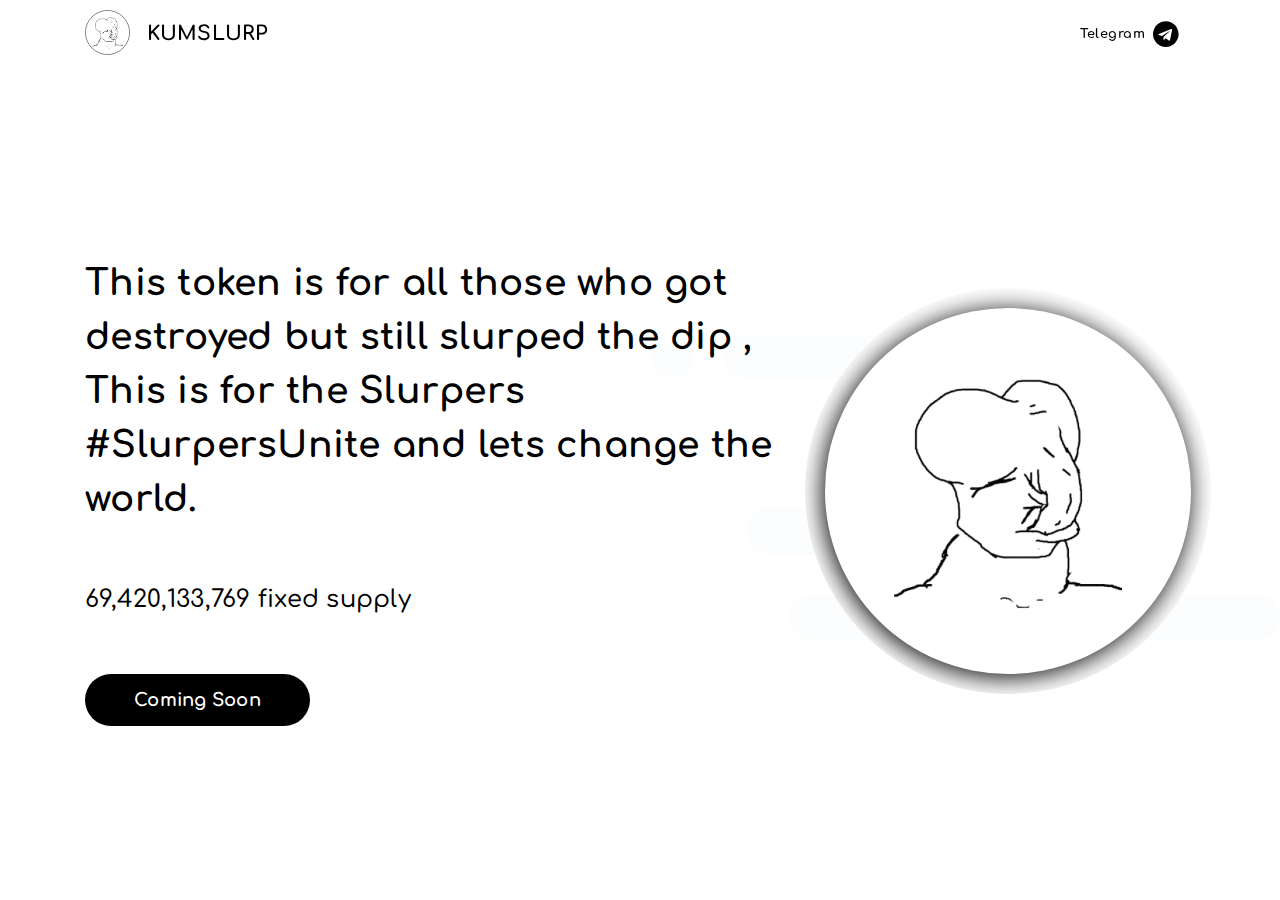
==== index.html @ 9ccc0528 "first commit" ====
<!DOCTYPE html>
<html lang="en" data-textdirection="ltr">
  <!-- Mirrored from pixinvent.com/demo/crypto-ico/html/ltr/template-counter/ by HTTrack Website Copier/3.x [XR&CO'2014], Wed, 16 Jun 2021 05:36:51 GMT -->
  <head>
    <meta http-equiv="Content-Type" content="text/html; charset=UTF-8" />
    <meta http-equiv="X-UA-Compatible" content="IE=edge" />
    <meta
      name="viewport"
      content="width=device-width, initial-scale=1.0, user-scalable=0, minimal-ui"
    />
    <meta
      name="description"
      content="This token is for all those who got destroyed but still slurped the dip , This is for the Slurpers #SlurpersUnite and lets change the world"
    />
    <meta
      name="keywords"
      content="crypto, ico, cryptocurrency, bitcoin, landing, admin, dashboard, template, modern, clean, responsive"
    />
    <meta name="author" content="Billion" />
    <title>KumSlurp</title>
    <link
      rel="apple-touch-icon"
      href="/theme-assets/images/ico/apple-icon-120.html"
    />
    <link
      rel="shortcut icon"
      type="image/x-icon"
      href="https://pixinvent.com/demo/crypto-ico/theme-assets/images/ico/favicon.ico"
    />
    <!--Google Fonts-->
    <link
      href="https://fonts.googleapis.com/css?family=Comfortaa:300,400,500,700"
      rel="stylesheet"
    />
    <!--Font icons-->
    <link
      rel="stylesheet"
      href="https://cdnjs.cloudflare.com/ajax/libs/font-awesome/4.7.0/css/font-awesome.css"
      integrity="sha512-5A8nwdMOWrSz20fDsjczgUidUBR8liPYU+WymTZP1lmY9G6Oc7HlZv156XqnsgNUzTyMefFTcsFH/tnJE/+xBg=="
      crossorigin="anonymous"
      referrerpolicy="no-referrer"
    />
    <!-- BEGIN VENDOR CSS-->
    <link
      rel="stylesheet"
      type="text/css"
      href="/theme-assets/css/bootstrap.min.css"
    />
    <link
      rel="stylesheet"
      type="text/css"
      href="/theme-assets/fonts/themify/style.min.css"
    />
    <link
      rel="stylesheet"
      type="text/css"
      href="/theme-assets/fonts/flag-icon-css/css/flag-icon.min.css"
    />
    <link
      rel="stylesheet"
      type="text/css"
      href="/theme-assets/vendors/animate/animate.min.css"
    />
    <link
      rel="stylesheet"
      type="text/css"
      href="/theme-assets/vendors/flipclock/flipclock.css"
    />
    <link
      rel="stylesheet"
      type="text/css"
      href="/theme-assets/vendors/swiper/css/swiper.min.css"
    />
    <!-- END VENDOR CSS-->
    <link
      rel="stylesheet"
      type="text/css"
      href="/theme-assets/css/demo.min.css"
    />
    <!-- END CRYPTO CSS-->
    <!-- BEGIN Page Level CSS-->
    <link
      rel="stylesheet"
      type="text/css"
      href="/theme-assets/css/template-counter.min.css"
    />
    <!-- END Page Level CSS-->
    <!-- BEGIN Custom CSS-->
    <link
      rel="stylesheet"
      type="text/css"
      href="/assets/css/style.css"
    />
    <!-- END Custom CSS-->
  </head>
  <body
    class="1-column page-animated template-counter"
    data-menu-open="hover"
    data-menu=""
  >
    <!-- Preloader | Comment below code if you don't want preloader-->
    <div id="loader-wrapper">
      <svg viewbox=" 0 0 512 512" id="loader">
        <linearGradient id="loaderLinearColors" x1="0" y1="0" x2="1" y2="1">
          <stop offset="5%" stop-color="#28bcfd"></stop>
          <stop offset="100%" stop-color="#1d78ff"></stop>
        </linearGradient>
        <g>
          <circle
            cx="256"
            cy="256"
            r="150"
            fill="none"
            stroke="url(#loaderLinearColors)"
          />
        </g>
        <g>
          <circle
            cx="256"
            cy="256"
            r="125"
            fill="none"
            stroke="url(#loaderLinearColors)"
          />
        </g>
        <g>
          <circle
            cx="256"
            cy="256"
            r="100"
            fill="none"
            stroke="url(#loaderLinearColors)"
          />
        </g>
        <g>
          <circle
            cx="256"
            cy="256"
            r="75"
            fill="none"
            stroke="url(#loaderLinearColors)"
          />
        </g>
        <circle
          cx="256"
          cy="256"
          r="60"
          fill="url(#loaderImage)"
          stroke="none"
          stroke-width="0"
        />

        <!-- Change the preloader logo here -->
        <defs>
          <pattern
            id="loaderImage"
            height="100%"
            width="100%"
            patternContentUnits="objectBoundingBox"
          >
            <image
              href="/images/logo.png"
              preserveAspectRatio="none"
              width="1"
              height="1"
            ></image>
          </pattern>
        </defs>
      </svg>

      <div class="loader-section section-left"></div>
      <div class="loader-section section-right"></div>
    </div>
    <!--/ Preloader -->
    
    <!-- /////////////////////////////////// HEADER /////////////////////////////////////-->

    <!-- Header Start-->
    <header class="page-header">
      <!-- Horizontal Menu Start-->
      <nav
        class="
          main-menu
          static-top
          navbar-dark navbar navbar-expand-lg
          fixed-top
          mb-1
        "
      >
        <div class="container">
          <a
            class="navbar-brand animated"
            data-animation="fadeInDown"
            data-animation-delay="1s"
            href="index-2.html"
            ><img
            
              src="/images/logo.png"
              style='width:45px;border-radius: 999px; border: 1px solid rgba(0,0,0,.5);'
              alt="Crypto Logo"
            /><span class="brand-text"
              ><span class="font-weight-bold"> KumSlurp
            </span></a
          >
          <button
            class="navbar-toggler"
            type="button"
            data-toggle="collapse"
            data-target="#navbarCollapse"
            aria-controls="navbarCollapse"
            aria-expanded="false"
            aria-label="Toggle navigation"
          >
            <span class="navbar-toggler-icon"></span>
          </button>
          <div class="collapse navbar-collapse" id="navbarCollapse">
            <div id="navigation" class="navbar-nav ml-auto">
              <ul class="navbar-nav mt-1">
               

                <li
                  class="nav-item animated"
                  data-animation="fadeInDown"
                  data-animation-delay="1.4s"
                >
                  <a class="nav-link" target="_blank" href="https://t.me/KSLURP" style='display:flex; gap:8px; align-items:center'>Telegram<i class="fa fa-2x fa-telegram" aria-hidden="true"></i></a>
                </li>
              </ul>
              <span id="slide-line"></span>
            </div>
          </div>
        </div>
      </nav>
      <!-- /Horizontal Menu End-->
    </header>
    <!-- /Header End-->

    <!-- //////////////////////////////////// CONTAINER ////////////////////////////////////-->
    <div class="content-wrapper">
      <div class="content-body">
        <main>
          <!-- Header: Counter -->
          <section class="head-area" id="home" data-midnight="white">
            <div class="bg-banner"></div>
            <div class="head-content container-fluid d-flex align-items-center">
              <div class="container">
                <div class="banner-wrapper">
                  <div class="row align-items-center">
                    <div class="col-lg-8 col-md-12">
                      <div class="banner-content">
                        <h1
                          class="animated"
                          data-animation="fadeInUpShorter"
                          data-animation-delay="1.5s"
                        >
                        This token is for all those who got destroyed but still slurped the dip , This is for the Slurpers #SlurpersUnite and lets change the world.
                        </h1>
                        <h4
                          class="pt-5 animated"
                          data-animation="fadeInUpShorter"
                          data-animation-delay="1.7s"
                        >
                        69,420,133,769 fixed supply</br>
                        
                        </h4>
                       

                        <div
                          class="animated pt-5"
                          data-animation="fadeInUpShorter"
                          data-animation-delay="2.3s"
                        >
                          <div class="purchase-token-btn">
                            <a
                            
                            style='background:black;'
                              href="#"
                              class="
                                btn
                                btn-lg
                                
                                btn-round
                                btn-glow
                              "
                              >Coming Soon</a
                            >
                          </div>
                          <!-- <ul class="crypto-links list-unstyled pl-3">
                            <li>
                              <a href="https://www.dextools.io/app/pancakeswap/pair-explorer/0xb9e85cb8b49ce15fb1f9a09912e95ff674acf9d7" title="shushi"
                                ><img
                                  style='height:30px;'
                                  src="/images/shushi.png"
                                  alt=""
                              /></a>
                            </li>
                            <li>
                              <a href='https://exchange.pancakeswap.finance/#/swap?outputCurrency=0xd2794C6E1471Eea57943091aD94AC71aD87ACd59'
                                ><img
                                  style='height:30px;'
                                  src="/images/pancakeswap.png"
                                  alt=""
                              /></a>
                            </li>
                            
                           
                           
                          </ul> -->
                        </div>
                      </div>
                    </div>
                    <div
                      class="col-lg-4 col-md-12 move-first animated"
                      data-animation="zoomIn"
                      data-animation-delay="2s"
                    >
                   
                      <div class="logo-wrapper ml-5 pl-5 align-items-center">
                        <div class="crypto-logo" style='display:flex;align-items:center;justify-content:center'>
                          <div id="ripple"></div>
                          <div id="ripple2"></div>
                          <div id="ripple3"></div>
                          
                          <img
                            src="/images/logo.png"
                            class="
                              crypto-logo-img
                              rounded
                              mx-auto
                              d-block
                              pulse2
                            "
                            alt="CICO"
                          />
                        </div>
                      </div>
                    </div>
                  </div>
                </div>
              </div>
            </div>
            <div class="bg-ripple-animation d-none d-md-block" >
              <div class="left-bottom-ripples">
                <div class="ripples"></div>
              </div>
              <div class="top-right-ripples">
                <div class="ripples"></div>
              </div>
            </div>
          </section >
        
         

         

       
        
        

          
         
         
    <!-- //////////////////////////////////// FOOTER ////////////////////////////////////-->


 

    <!-- BEGIN VENDOR JS-->
    <script src="/theme-assets/vendors/vendors.min.js"></script>
    <!-- BEGIN VENDOR JS-->
    <!-- BEGIN PAGE VENDOR JS-->
    <script src="/theme-assets/vendors/flipclock/flipclock.min.js"></script>
    <script src="/theme-assets/vendors/swiper/js/swiper.min.js"></script>
    <script src="/theme-assets/vendors/waypoints/jquery.waypoints.min.js"></script>
    <!-- END PAGE VENDOR JS-->
    <!-- BEGIN THEME JS-->
    <script src="/theme-assets/js/theme.min.js"></script>

    <!-- END CRYPTO JS-->
    <!-- BEGIN PAGE LEVEL JS-->
    <!-- END PAGE LEVEL JS-->
  </body>

  <!-- Mirrored from pixinvent.com/demo/crypto-ico/html/ltr/template-counter/ by HTTrack Website Copier/3.x [XR&CO'2014], Wed, 16 Jun 2021 05:37:09 GMT -->
</html>
---- theme-assets/fonts/themify/style.min.css ----
@font-face{font-family:themify;src:url(fonts/themify9f24.eot?-fvbane);src:url(fonts/themifyd41d.eot?#iefix-fvbane) format('embedded-opentype'),url(fonts/themify9f24.woff?-fvbane) format('woff'),url(fonts/themify9f24.ttf?-fvbane) format('truetype'),url(fonts/themify9f24.svg?-fvbane#themify) format('svg');font-weight:400;font-style:normal}[class*=" ti-"],[class^=ti-]{font-family:themify;speak:none;font-style:normal;font-weight:400;font-variant:normal;text-transform:none;line-height:1;-webkit-font-smoothing:antialiased;-moz-osx-font-smoothing:grayscale}.ti-wand:before{content:"\e600"}.ti-volume:before{content:"\e601"}.ti-user:before{content:"\e602"}.ti-unlock:before{content:"\e603"}.ti-unlink:before{content:"\e604"}.ti-trash:before{content:"\e605"}.ti-thought:before{content:"\e606"}.ti-target:before{content:"\e607"}.ti-tag:before{content:"\e608"}.ti-tablet:before{content:"\e609"}.ti-star:before{content:"\e60a"}.ti-spray:before{content:"\e60b"}.ti-signal:before{content:"\e60c"}.ti-shopping-cart:before{content:"\e60d"}.ti-shopping-cart-full:before{content:"\e60e"}.ti-settings:before{content:"\e60f"}.ti-search:before{content:"\e610"}.ti-zoom-in:before{content:"\e611"}.ti-zoom-out:before{content:"\e612"}.ti-cut:before{content:"\e613"}.ti-ruler:before{content:"\e614"}.ti-ruler-pencil:before{content:"\e615"}.ti-ruler-alt:before{content:"\e616"}.ti-bookmark:before{content:"\e617"}.ti-bookmark-alt:before{content:"\e618"}.ti-reload:before{content:"\e619"}.ti-plus:before{content:"\e61a"}.ti-pin:before{content:"\e61b"}.ti-pencil:before{content:"\e61c"}.ti-pencil-alt:before{content:"\e61d"}.ti-paint-roller:before{content:"\e61e"}.ti-paint-bucket:before{content:"\e61f"}.ti-na:before{content:"\e620"}.ti-mobile:before{content:"\e621"}.ti-minus:before{content:"\e622"}.ti-medall:before{content:"\e623"}.ti-medall-alt:before{content:"\e624"}.ti-marker:before{content:"\e625"}.ti-marker-alt:before{content:"\e626"}.ti-arrow-up:before{content:"\e627"}.ti-arrow-right:before{content:"\e628"}.ti-arrow-left:before{content:"\e629"}.ti-arrow-down:before{content:"\e62a"}.ti-lock:before{content:"\e62b"}.ti-location-arrow:before{content:"\e62c"}.ti-link:before{content:"\e62d"}.ti-layout:before{content:"\e62e"}.ti-layers:before{content:"\e62f"}.ti-layers-alt:before{content:"\e630"}.ti-key:before{content:"\e631"}.ti-import:before{content:"\e632"}.ti-image:before{content:"\e633"}.ti-heart:before{content:"\e634"}.ti-heart-broken:before{content:"\e635"}.ti-hand-stop:before{content:"\e636"}.ti-hand-open:before{content:"\e637"}.ti-hand-drag:before{content:"\e638"}.ti-folder:before{content:"\e639"}.ti-flag:before{content:"\e63a"}.ti-flag-alt:before{content:"\e63b"}.ti-flag-alt-2:before{content:"\e63c"}.ti-eye:before{content:"\e63d"}.ti-export:before{content:"\e63e"}.ti-exchange-vertical:before{content:"\e63f"}.ti-desktop:before{content:"\e640"}.ti-cup:before{content:"\e641"}.ti-crown:before{content:"\e642"}.ti-comments:before{content:"\e643"}.ti-comment:before{content:"\e644"}.ti-comment-alt:before{content:"\e645"}.ti-close:before{content:"\e646"}.ti-clip:before{content:"\e647"}.ti-angle-up:before{content:"\e648"}.ti-angle-right:before{content:"\e649"}.ti-angle-left:before{content:"\e64a"}.ti-angle-down:before{content:"\e64b"}.ti-check:before{content:"\e64c"}.ti-check-box:before{content:"\e64d"}.ti-camera:before{content:"\e64e"}.ti-announcement:before{content:"\e64f"}.ti-brush:before{content:"\e650"}.ti-briefcase:before{content:"\e651"}.ti-bolt:before{content:"\e652"}.ti-bolt-alt:before{content:"\e653"}.ti-blackboard:before{content:"\e654"}.ti-bag:before{content:"\e655"}.ti-move:before{content:"\e656"}.ti-arrows-vertical:before{content:"\e657"}.ti-arrows-horizontal:before{content:"\e658"}.ti-fullscreen:before{content:"\e659"}.ti-arrow-top-right:before{content:"\e65a"}.ti-arrow-top-left:before{content:"\e65b"}.ti-arrow-circle-up:before{content:"\e65c"}.ti-arrow-circle-right:before{content:"\e65d"}.ti-arrow-circle-left:before{content:"\e65e"}.ti-arrow-circle-down:before{content:"\e65f"}.ti-angle-double-up:before{content:"\e660"}.ti-angle-double-right:before{content:"\e661"}.ti-angle-double-left:before{content:"\e662"}.ti-angle-double-down:before{content:"\e663"}.ti-zip:before{content:"\e664"}.ti-world:before{content:"\e665"}.ti-wheelchair:before{content:"\e666"}.ti-view-list:before{content:"\e667"}.ti-view-list-alt:before{content:"\e668"}.ti-view-grid:before{content:"\e669"}.ti-uppercase:before{content:"\e66a"}.ti-upload:before{content:"\e66b"}.ti-underline:before{content:"\e66c"}.ti-truck:before{content:"\e66d"}.ti-timer:before{content:"\e66e"}.ti-ticket:before{content:"\e66f"}.ti-thumb-up:before{content:"\e670"}.ti-thumb-down:before{content:"\e671"}.ti-text:before{content:"\e672"}.ti-stats-up:before{content:"\e673"}.ti-stats-down:before{content:"\e674"}.ti-split-v:before{content:"\e675"}.ti-split-h:before{content:"\e676"}.ti-smallcap:before{content:"\e677"}.ti-shine:before{content:"\e678"}.ti-shift-right:before{content:"\e679"}.ti-shift-left:before{content:"\e67a"}.ti-shield:before{content:"\e67b"}.ti-notepad:before{content:"\e67c"}.ti-server:before{content:"\e67d"}.ti-quote-right:before{content:"\e67e"}.ti-quote-left:before{content:"\e67f"}.ti-pulse:before{content:"\e680"}.ti-printer:before{content:"\e681"}.ti-power-off:before{content:"\e682"}.ti-plug:before{content:"\e683"}.ti-pie-chart:before{content:"\e684"}.ti-paragraph:before{content:"\e685"}.ti-panel:before{content:"\e686"}.ti-package:before{content:"\e687"}.ti-music:before{content:"\e688"}.ti-music-alt:before{content:"\e689"}.ti-mouse:before{content:"\e68a"}.ti-mouse-alt:before{content:"\e68b"}.ti-money:before{content:"\e68c"}.ti-microphone:before{content:"\e68d"}.ti-menu:before{content:"\e68e"}.ti-menu-alt:before{content:"\e68f"}.ti-map:before{content:"\e690"}.ti-map-alt:before{content:"\e691"}.ti-loop:before{content:"\e692"}.ti-location-pin:before{content:"\e693"}.ti-list:before{content:"\e694"}.ti-light-bulb:before{content:"\e695"}.ti-Italic:before{content:"\e696"}.ti-info:before{content:"\e697"}.ti-infinite:before{content:"\e698"}.ti-id-badge:before{content:"\e699"}.ti-hummer:before{content:"\e69a"}.ti-home:before{content:"\e69b"}.ti-help:before{content:"\e69c"}.ti-headphone:before{content:"\e69d"}.ti-harddrives:before{content:"\e69e"}.ti-harddrive:before{content:"\e69f"}.ti-gift:before{content:"\e6a0"}.ti-game:before{content:"\e6a1"}.ti-filter:before{content:"\e6a2"}.ti-files:before{content:"\e6a3"}.ti-file:before{content:"\e6a4"}.ti-eraser:before{content:"\e6a5"}.ti-envelope:before{content:"\e6a6"}.ti-download:before{content:"\e6a7"}.ti-direction:before{content:"\e6a8"}.ti-direction-alt:before{content:"\e6a9"}.ti-dashboard:before{content:"\e6aa"}.ti-control-stop:before{content:"\e6ab"}.ti-control-shuffle:before{content:"\e6ac"}.ti-control-play:before{content:"\e6ad"}.ti-control-pause:before{content:"\e6ae"}.ti-control-forward:before{content:"\e6af"}.ti-control-backward:before{content:"\e6b0"}.ti-cloud:before{content:"\e6b1"}.ti-cloud-up:before{content:"\e6b2"}.ti-cloud-down:before{content:"\e6b3"}.ti-clipboard:before{content:"\e6b4"}.ti-car:before{content:"\e6b5"}.ti-calendar:before{content:"\e6b6"}.ti-book:before{content:"\e6b7"}.ti-bell:before{content:"\e6b8"}.ti-basketball:before{content:"\e6b9"}.ti-bar-chart:before{content:"\e6ba"}.ti-bar-chart-alt:before{content:"\e6bb"}.ti-back-right:before{content:"\e6bc"}.ti-back-left:before{content:"\e6bd"}.ti-arrows-corner:before{content:"\e6be"}.ti-archive:before{content:"\e6bf"}.ti-anchor:before{content:"\e6c0"}.ti-align-right:before{content:"\e6c1"}.ti-align-left:before{content:"\e6c2"}.ti-align-justify:before{content:"\e6c3"}.ti-align-center:before{content:"\e6c4"}.ti-alert:before{content:"\e6c5"}.ti-alarm-clock:before{content:"\e6c6"}.ti-agenda:before{content:"\e6c7"}.ti-write:before{content:"\e6c8"}.ti-window:before{content:"\e6c9"}.ti-widgetized:before{content:"\e6ca"}.ti-widget:before{content:"\e6cb"}.ti-widget-alt:before{content:"\e6cc"}.ti-wallet:before{content:"\e6cd"}.ti-video-clapper:before{content:"\e6ce"}.ti-video-camera:before{content:"\e6cf"}.ti-vector:before{content:"\e6d0"}.ti-themify-logo:before{content:"\e6d1"}.ti-themify-favicon:before{content:"\e6d2"}.ti-themify-favicon-alt:before{content:"\e6d3"}.ti-support:before{content:"\e6d4"}.ti-stamp:before{content:"\e6d5"}.ti-split-v-alt:before{content:"\e6d6"}.ti-slice:before{content:"\e6d7"}.ti-shortcode:before{content:"\e6d8"}.ti-shift-right-alt:before{content:"\e6d9"}.ti-shift-left-alt:before{content:"\e6da"}.ti-ruler-alt-2:before{content:"\e6db"}.ti-receipt:before{content:"\e6dc"}.ti-pin2:before{content:"\e6dd"}.ti-pin-alt:before{content:"\e6de"}.ti-pencil-alt2:before{content:"\e6df"}.ti-palette:before{content:"\e6e0"}.ti-more:before{content:"\e6e1"}.ti-more-alt:before{content:"\e6e2"}.ti-microphone-alt:before{content:"\e6e3"}.ti-magnet:before{content:"\e6e4"}.ti-line-double:before{content:"\e6e5"}.ti-line-dotted:before{content:"\e6e6"}.ti-line-dashed:before{content:"\e6e7"}.ti-layout-width-full:before{content:"\e6e8"}.ti-layout-width-default:before{content:"\e6e9"}.ti-layout-width-default-alt:before{content:"\e6ea"}.ti-layout-tab:before{content:"\e6eb"}.ti-layout-tab-window:before{content:"\e6ec"}.ti-layout-tab-v:before{content:"\e6ed"}.ti-layout-tab-min:before{content:"\e6ee"}.ti-layout-slider:before{content:"\e6ef"}.ti-layout-slider-alt:before{content:"\e6f0"}.ti-layout-sidebar-right:before{content:"\e6f1"}.ti-layout-sidebar-none:before{content:"\e6f2"}.ti-layout-sidebar-left:before{content:"\e6f3"}.ti-layout-placeholder:before{content:"\e6f4"}.ti-layout-menu:before{content:"\e6f5"}.ti-layout-menu-v:before{content:"\e6f6"}.ti-layout-menu-separated:before{content:"\e6f7"}.ti-layout-menu-full:before{content:"\e6f8"}.ti-layout-media-right-alt:before{content:"\e6f9"}.ti-layout-media-right:before{content:"\e6fa"}.ti-layout-media-overlay:before{content:"\e6fb"}.ti-layout-media-overlay-alt:before{content:"\e6fc"}.ti-layout-media-overlay-alt-2:before{content:"\e6fd"}.ti-layout-media-left-alt:before{content:"\e6fe"}.ti-layout-media-left:before{content:"\e6ff"}.ti-layout-media-center-alt:before{content:"\e700"}.ti-layout-media-center:before{content:"\e701"}.ti-layout-list-thumb:before{content:"\e702"}.ti-layout-list-thumb-alt:before{content:"\e703"}.ti-layout-list-post:before{content:"\e704"}.ti-layout-list-large-image:before{content:"\e705"}.ti-layout-line-solid:before{content:"\e706"}.ti-layout-grid4:before{content:"\e707"}.ti-layout-grid3:before{content:"\e708"}.ti-layout-grid2:before{content:"\e709"}.ti-layout-grid2-thumb:before{content:"\e70a"}.ti-layout-cta-right:before{content:"\e70b"}.ti-layout-cta-left:before{content:"\e70c"}.ti-layout-cta-center:before{content:"\e70d"}.ti-layout-cta-btn-right:before{content:"\e70e"}.ti-layout-cta-btn-left:before{content:"\e70f"}.ti-layout-column4:before{content:"\e710"}.ti-layout-column3:before{content:"\e711"}.ti-layout-column2:before{content:"\e712"}.ti-layout-accordion-separated:before{content:"\e713"}.ti-layout-accordion-merged:before{content:"\e714"}.ti-layout-accordion-list:before{content:"\e715"}.ti-ink-pen:before{content:"\e716"}.ti-info-alt:before{content:"\e717"}.ti-help-alt:before{content:"\e718"}.ti-headphone-alt:before{content:"\e719"}.ti-hand-point-up:before{content:"\e71a"}.ti-hand-point-right:before{content:"\e71b"}.ti-hand-point-left:before{content:"\e71c"}.ti-hand-point-down:before{content:"\e71d"}.ti-gallery:before{content:"\e71e"}.ti-face-smile:before{content:"\e71f"}.ti-face-sad:before{content:"\e720"}.ti-credit-card:before{content:"\e721"}.ti-control-skip-forward:before{content:"\e722"}.ti-control-skip-backward:before{content:"\e723"}.ti-control-record:before{content:"\e724"}.ti-control-eject:before{content:"\e725"}.ti-comments-smiley:before{content:"\e726"}.ti-brush-alt:before{content:"\e727"}.ti-youtube:before{content:"\e728"}.ti-vimeo:before{content:"\e729"}.ti-twitter:before{content:"\e72a"}.ti-time:before{content:"\e72b"}.ti-tumblr:before{content:"\e72c"}.ti-skype:before{content:"\e72d"}.ti-share:before{content:"\e72e"}.ti-share-alt:before{content:"\e72f"}.ti-rocket:before{content:"\e730"}.ti-pinterest:before{content:"\e731"}.ti-new-window:before{content:"\e732"}.ti-microsoft:before{content:"\e733"}.ti-list-ol:before{content:"\e734"}.ti-linkedin:before{content:"\e735"}.ti-layout-sidebar-2:before{content:"\e736"}.ti-layout-grid4-alt:before{content:"\e737"}.ti-layout-grid3-alt:before{content:"\e738"}.ti-layout-grid2-alt:before{content:"\e739"}.ti-layout-column4-alt:before{content:"\e73a"}.ti-layout-column3-alt:before{content:"\e73b"}.ti-layout-column2-alt:before{content:"\e73c"}.ti-instagram:before{content:"\e73d"}.ti-google:before{content:"\e73e"}.ti-github:before{content:"\e73f"}.ti-flickr:before{content:"\e740"}.ti-facebook:before{content:"\e741"}.ti-dropbox:before{content:"\e742"}.ti-dribbble:before{content:"\e743"}.ti-apple:before{content:"\e744"}.ti-android:before{content:"\e745"}.ti-save:before{content:"\e746"}.ti-save-alt:before{content:"\e747"}.ti-yahoo:before{content:"\e748"}.ti-wordpress:before{content:"\e749"}.ti-vimeo-alt:before{content:"\e74a"}.ti-twitter-alt:before{content:"\e74b"}.ti-tumblr-alt:before{content:"\e74c"}.ti-trello:before{content:"\e74d"}.ti-stack-overflow:before{content:"\e74e"}.ti-soundcloud:before{content:"\e74f"}.ti-sharethis:before{content:"\e750"}.ti-sharethis-alt:before{content:"\e751"}.ti-reddit:before{content:"\e752"}.ti-pinterest-alt:before{content:"\e753"}.ti-microsoft-alt:before{content:"\e754"}.ti-linux:before{content:"\e755"}.ti-jsfiddle:before{content:"\e756"}.ti-joomla:before{content:"\e757"}.ti-html5:before{content:"\e758"}.ti-flickr-alt:before{content:"\e759"}.ti-email:before{content:"\e75a"}.ti-drupal:before{content:"\e75b"}.ti-dropbox-alt:before{content:"\e75c"}.ti-css3:before{content:"\e75d"}.ti-rss:before{content:"\e75e"}.ti-rss-alt:before{content:"\e75f"}
---- theme-assets/fonts/flag-icon-css/css/flag-icon.min.css ----
.flag-icon,.flag-icon-background{background-repeat:no-repeat;background-size:contain;background-position:50%}.flag-icon{position:relative;display:inline-block;width:1.33333333em;line-height:1em}.flag-icon:before{content:"\00a0"}.flag-icon.flag-icon-squared{width:1em}.flag-icon-ad{background-image:url(https://pixinvent.com/demo/crypto-ico/theme-assets/fonts/flag-icon-css/flags/4x3/ad.svg)}.flag-icon-ad.flag-icon-squared{background-image:url(https://pixinvent.com/demo/crypto-ico/theme-assets/fonts/flag-icon-css/flags/1x1/ad.svg)}.flag-icon-ae{background-image:url(https://pixinvent.com/demo/crypto-ico/theme-assets/fonts/flag-icon-css/flags/4x3/ae.svg)}.flag-icon-ae.flag-icon-squared{background-image:url(https://pixinvent.com/demo/crypto-ico/theme-assets/fonts/flag-icon-css/flags/1x1/ae.svg)}.flag-icon-af{background-image:url(https://pixinvent.com/demo/crypto-ico/theme-assets/fonts/flag-icon-css/flags/4x3/af.svg)}.flag-icon-af.flag-icon-squared{background-image:url(https://pixinvent.com/demo/crypto-ico/theme-assets/fonts/flag-icon-css/flags/1x1/af.svg)}.flag-icon-ag{background-image:url(https://pixinvent.com/demo/crypto-ico/theme-assets/fonts/flag-icon-css/flags/4x3/ag.svg)}.flag-icon-ag.flag-icon-squared{background-image:url(https://pixinvent.com/demo/crypto-ico/theme-assets/fonts/flag-icon-css/flags/1x1/ag.svg)}.flag-icon-ai{background-image:url(https://pixinvent.com/demo/crypto-ico/theme-assets/fonts/flag-icon-css/flags/4x3/ai.svg)}.flag-icon-ai.flag-icon-squared{background-image:url(https://pixinvent.com/demo/crypto-ico/theme-assets/fonts/flag-icon-css/flags/1x1/ai.svg)}.flag-icon-al{background-image:url(https://pixinvent.com/demo/crypto-ico/theme-assets/fonts/flag-icon-css/flags/4x3/al.svg)}.flag-icon-al.flag-icon-squared{background-image:url(https://pixinvent.com/demo/crypto-ico/theme-assets/fonts/flag-icon-css/flags/1x1/al.svg)}.flag-icon-am{background-image:url(https://pixinvent.com/demo/crypto-ico/theme-assets/fonts/flag-icon-css/flags/4x3/am.svg)}.flag-icon-am.flag-icon-squared{background-image:url(https://pixinvent.com/demo/crypto-ico/theme-assets/fonts/flag-icon-css/flags/1x1/am.svg)}.flag-icon-ao{background-image:url(https://pixinvent.com/demo/crypto-ico/theme-assets/fonts/flag-icon-css/flags/4x3/ao.svg)}.flag-icon-ao.flag-icon-squared{background-image:url(https://pixinvent.com/demo/crypto-ico/theme-assets/fonts/flag-icon-css/flags/1x1/ao.svg)}.flag-icon-aq{background-image:url(https://pixinvent.com/demo/crypto-ico/theme-assets/fonts/flag-icon-css/flags/4x3/aq.svg)}.flag-icon-aq.flag-icon-squared{background-image:url(https://pixinvent.com/demo/crypto-ico/theme-assets/fonts/flag-icon-css/flags/1x1/aq.svg)}.flag-icon-ar{background-image:url(https://pixinvent.com/demo/crypto-ico/theme-assets/fonts/flag-icon-css/flags/4x3/ar.svg)}.flag-icon-ar.flag-icon-squared{background-image:url(https://pixinvent.com/demo/crypto-ico/theme-assets/fonts/flag-icon-css/flags/1x1/ar.svg)}.flag-icon-as{background-image:url(https://pixinvent.com/demo/crypto-ico/theme-assets/fonts/flag-icon-css/flags/4x3/as.svg)}.flag-icon-as.flag-icon-squared{background-image:url(https://pixinvent.com/demo/crypto-ico/theme-assets/fonts/flag-icon-css/flags/1x1/as.svg)}.flag-icon-at{background-image:url(https://pixinvent.com/demo/crypto-ico/theme-assets/fonts/flag-icon-css/flags/4x3/at.svg)}.flag-icon-at.flag-icon-squared{background-image:url(https://pixinvent.com/demo/crypto-ico/theme-assets/fonts/flag-icon-css/flags/1x1/at.svg)}.flag-icon-au{background-image:url(https://pixinvent.com/demo/crypto-ico/theme-assets/fonts/flag-icon-css/flags/4x3/au.svg)}.flag-icon-au.flag-icon-squared{background-image:url(https://pixinvent.com/demo/crypto-ico/theme-assets/fonts/flag-icon-css/flags/1x1/au.svg)}.flag-icon-aw{background-image:url(https://pixinvent.com/demo/crypto-ico/theme-assets/fonts/flag-icon-css/flags/4x3/aw.svg)}.flag-icon-aw.flag-icon-squared{background-image:url(https://pixinvent.com/demo/crypto-ico/theme-assets/fonts/flag-icon-css/flags/1x1/aw.svg)}.flag-icon-ax{background-image:url(https://pixinvent.com/demo/crypto-ico/theme-assets/fonts/flag-icon-css/flags/4x3/ax.svg)}.flag-icon-ax.flag-icon-squared{background-image:url(https://pixinvent.com/demo/crypto-ico/theme-assets/fonts/flag-icon-css/flags/1x1/ax.svg)}.flag-icon-az{background-image:url(https://pixinvent.com/demo/crypto-ico/theme-assets/fonts/flag-icon-css/flags/4x3/az.svg)}.flag-icon-az.flag-icon-squared{background-image:url(https://pixinvent.com/demo/crypto-ico/theme-assets/fonts/flag-icon-css/flags/1x1/az.svg)}.flag-icon-ba{background-image:url(https://pixinvent.com/demo/crypto-ico/theme-assets/fonts/flag-icon-css/flags/4x3/ba.svg)}.flag-icon-ba.flag-icon-squared{background-image:url(https://pixinvent.com/demo/crypto-ico/theme-assets/fonts/flag-icon-css/flags/1x1/ba.svg)}.flag-icon-bb{background-image:url(https://pixinvent.com/demo/crypto-ico/theme-assets/fonts/flag-icon-css/flags/4x3/bb.svg)}.flag-icon-bb.flag-icon-squared{background-image:url(https://pixinvent.com/demo/crypto-ico/theme-assets/fonts/flag-icon-css/flags/1x1/bb.svg)}.flag-icon-bd{background-image:url(https://pixinvent.com/demo/crypto-ico/theme-assets/fonts/flag-icon-css/flags/4x3/bd.svg)}.flag-icon-bd.flag-icon-squared{background-image:url(https://pixinvent.com/demo/crypto-ico/theme-assets/fonts/flag-icon-css/flags/1x1/bd.svg)}.flag-icon-be{background-image:url(https://pixinvent.com/demo/crypto-ico/theme-assets/fonts/flag-icon-css/flags/4x3/be.svg)}.flag-icon-be.flag-icon-squared{background-image:url(https://pixinvent.com/demo/crypto-ico/theme-assets/fonts/flag-icon-css/flags/1x1/be.svg)}.flag-icon-bf{background-image:url(https://pixinvent.com/demo/crypto-ico/theme-assets/fonts/flag-icon-css/flags/4x3/bf.svg)}.flag-icon-bf.flag-icon-squared{background-image:url(https://pixinvent.com/demo/crypto-ico/theme-assets/fonts/flag-icon-css/flags/1x1/bf.svg)}.flag-icon-bg{background-image:url(https://pixinvent.com/demo/crypto-ico/theme-assets/fonts/flag-icon-css/flags/4x3/bg.svg)}.flag-icon-bg.flag-icon-squared{background-image:url(https://pixinvent.com/demo/crypto-ico/theme-assets/fonts/flag-icon-css/flags/1x1/bg.svg)}.flag-icon-bh{background-image:url(https://pixinvent.com/demo/crypto-ico/theme-assets/fonts/flag-icon-css/flags/4x3/bh.svg)}.flag-icon-bh.flag-icon-squared{background-image:url(https://pixinvent.com/demo/crypto-ico/theme-assets/fonts/flag-icon-css/flags/1x1/bh.svg)}.flag-icon-bi{background-image:url(https://pixinvent.com/demo/crypto-ico/theme-assets/fonts/flag-icon-css/flags/4x3/bi.svg)}.flag-icon-bi.flag-icon-squared{background-image:url(https://pixinvent.com/demo/crypto-ico/theme-assets/fonts/flag-icon-css/flags/1x1/bi.svg)}.flag-icon-bj{background-image:url(https://pixinvent.com/demo/crypto-ico/theme-assets/fonts/flag-icon-css/flags/4x3/bj.svg)}.flag-icon-bj.flag-icon-squared{background-image:url(https://pixinvent.com/demo/crypto-ico/theme-assets/fonts/flag-icon-css/flags/1x1/bj.svg)}.flag-icon-bl{background-image:url(https://pixinvent.com/demo/crypto-ico/theme-assets/fonts/flag-icon-css/flags/4x3/bl.svg)}.flag-icon-bl.flag-icon-squared{background-image:url(https://pixinvent.com/demo/crypto-ico/theme-assets/fonts/flag-icon-css/flags/1x1/bl.svg)}.flag-icon-bm{background-image:url(https://pixinvent.com/demo/crypto-ico/theme-assets/fonts/flag-icon-css/flags/4x3/bm.svg)}.flag-icon-bm.flag-icon-squared{background-image:url(https://pixinvent.com/demo/crypto-ico/theme-assets/fonts/flag-icon-css/flags/1x1/bm.svg)}.flag-icon-bn{background-image:url(https://pixinvent.com/demo/crypto-ico/theme-assets/fonts/flag-icon-css/flags/4x3/bn.svg)}.flag-icon-bn.flag-icon-squared{background-image:url(https://pixinvent.com/demo/crypto-ico/theme-assets/fonts/flag-icon-css/flags/1x1/bn.svg)}.flag-icon-bo{background-image:url(https://pixinvent.com/demo/crypto-ico/theme-assets/fonts/flag-icon-css/flags/4x3/bo.svg)}.flag-icon-bo.flag-icon-squared{background-image:url(https://pixinvent.com/demo/crypto-ico/theme-assets/fonts/flag-icon-css/flags/1x1/bo.svg)}.flag-icon-bq{background-image:url(https://pixinvent.com/demo/crypto-ico/theme-assets/fonts/flag-icon-css/flags/4x3/bq.svg)}.flag-icon-bq.flag-icon-squared{background-image:url(https://pixinvent.com/demo/crypto-ico/theme-assets/fonts/flag-icon-css/flags/1x1/bq.svg)}.flag-icon-br{background-image:url(https://pixinvent.com/demo/crypto-ico/theme-assets/fonts/flag-icon-css/flags/4x3/br.svg)}.flag-icon-br.flag-icon-squared{background-image:url(https://pixinvent.com/demo/crypto-ico/theme-assets/fonts/flag-icon-css/flags/1x1/br.svg)}.flag-icon-bs{background-image:url(https://pixinvent.com/demo/crypto-ico/theme-assets/fonts/flag-icon-css/flags/4x3/bs.svg)}.flag-icon-bs.flag-icon-squared{background-image:url(https://pixinvent.com/demo/crypto-ico/theme-assets/fonts/flag-icon-css/flags/1x1/bs.svg)}.flag-icon-bt{background-image:url(https://pixinvent.com/demo/crypto-ico/theme-assets/fonts/flag-icon-css/flags/4x3/bt.svg)}.flag-icon-bt.flag-icon-squared{background-image:url(https://pixinvent.com/demo/crypto-ico/theme-assets/fonts/flag-icon-css/flags/1x1/bt.svg)}.flag-icon-bv{background-image:url(https://pixinvent.com/demo/crypto-ico/theme-assets/fonts/flag-icon-css/flags/4x3/bv.svg)}.flag-icon-bv.flag-icon-squared{background-image:url(https://pixinvent.com/demo/crypto-ico/theme-assets/fonts/flag-icon-css/flags/1x1/bv.svg)}.flag-icon-bw{background-image:url(https://pixinvent.com/demo/crypto-ico/theme-assets/fonts/flag-icon-css/flags/4x3/bw.svg)}.flag-icon-bw.flag-icon-squared{background-image:url(https://pixinvent.com/demo/crypto-ico/theme-assets/fonts/flag-icon-css/flags/1x1/bw.svg)}.flag-icon-by{background-image:url(https://pixinvent.com/demo/crypto-ico/theme-assets/fonts/flag-icon-css/flags/4x3/by.svg)}.flag-icon-by.flag-icon-squared{background-image:url(https://pixinvent.com/demo/crypto-ico/theme-assets/fonts/flag-icon-css/flags/1x1/by.svg)}.flag-icon-bz{background-image:url(https://pixinvent.com/demo/crypto-ico/theme-assets/fonts/flag-icon-css/flags/4x3/bz.svg)}.flag-icon-bz.flag-icon-squared{background-image:url(https://pixinvent.com/demo/crypto-ico/theme-assets/fonts/flag-icon-css/flags/1x1/bz.svg)}.flag-icon-ca{background-image:url(https://pixinvent.com/demo/crypto-ico/theme-assets/fonts/flag-icon-css/flags/4x3/ca.svg)}.flag-icon-ca.flag-icon-squared{background-image:url(https://pixinvent.com/demo/crypto-ico/theme-assets/fonts/flag-icon-css/flags/1x1/ca.svg)}.flag-icon-cc{background-image:url(https://pixinvent.com/demo/crypto-ico/theme-assets/fonts/flag-icon-css/flags/4x3/cc.svg)}.flag-icon-cc.flag-icon-squared{background-image:url(https://pixinvent.com/demo/crypto-ico/theme-assets/fonts/flag-icon-css/flags/1x1/cc.svg)}.flag-icon-cd{background-image:url(https://pixinvent.com/demo/crypto-ico/theme-assets/fonts/flag-icon-css/flags/4x3/cd.svg)}.flag-icon-cd.flag-icon-squared{background-image:url(https://pixinvent.com/demo/crypto-ico/theme-assets/fonts/flag-icon-css/flags/1x1/cd.svg)}.flag-icon-cf{background-image:url(https://pixinvent.com/demo/crypto-ico/theme-assets/fonts/flag-icon-css/flags/4x3/cf.svg)}.flag-icon-cf.flag-icon-squared{background-image:url(https://pixinvent.com/demo/crypto-ico/theme-assets/fonts/flag-icon-css/flags/1x1/cf.svg)}.flag-icon-cg{background-image:url(https://pixinvent.com/demo/crypto-ico/theme-assets/fonts/flag-icon-css/flags/4x3/cg.svg)}.flag-icon-cg.flag-icon-squared{background-image:url(https://pixinvent.com/demo/crypto-ico/theme-assets/fonts/flag-icon-css/flags/1x1/cg.svg)}.flag-icon-ch{background-image:url(https://pixinvent.com/demo/crypto-ico/theme-assets/fonts/flag-icon-css/flags/4x3/ch.svg)}.flag-icon-ch.flag-icon-squared{background-image:url(https://pixinvent.com/demo/crypto-ico/theme-assets/fonts/flag-icon-css/flags/1x1/ch.svg)}.flag-icon-ci{background-image:url(https://pixinvent.com/demo/crypto-ico/theme-assets/fonts/flag-icon-css/flags/4x3/ci.svg)}.flag-icon-ci.flag-icon-squared{background-image:url(https://pixinvent.com/demo/crypto-ico/theme-assets/fonts/flag-icon-css/flags/1x1/ci.svg)}.flag-icon-ck{background-image:url(https://pixinvent.com/demo/crypto-ico/theme-assets/fonts/flag-icon-css/flags/4x3/ck.svg)}.flag-icon-ck.flag-icon-squared{background-image:url(https://pixinvent.com/demo/crypto-ico/theme-assets/fonts/flag-icon-css/flags/1x1/ck.svg)}.flag-icon-cl{background-image:url(https://pixinvent.com/demo/crypto-ico/theme-assets/fonts/flag-icon-css/flags/4x3/cl.svg)}.flag-icon-cl.flag-icon-squared{background-image:url(https://pixinvent.com/demo/crypto-ico/theme-assets/fonts/flag-icon-css/flags/1x1/cl.svg)}.flag-icon-cm{background-image:url(https://pixinvent.com/demo/crypto-ico/theme-assets/fonts/flag-icon-css/flags/4x3/cm.svg)}.flag-icon-cm.flag-icon-squared{background-image:url(https://pixinvent.com/demo/crypto-ico/theme-assets/fonts/flag-icon-css/flags/1x1/cm.svg)}.flag-icon-cn{background-image:url(https://pixinvent.com/demo/crypto-ico/theme-assets/fonts/flag-icon-css/flags/4x3/cn.svg)}.flag-icon-cn.flag-icon-squared{background-image:url(https://pixinvent.com/demo/crypto-ico/theme-assets/fonts/flag-icon-css/flags/1x1/cn.svg)}.flag-icon-co{background-image:url(https://pixinvent.com/demo/crypto-ico/theme-assets/fonts/flag-icon-css/flags/4x3/co.svg)}.flag-icon-co.flag-icon-squared{background-image:url(https://pixinvent.com/demo/crypto-ico/theme-assets/fonts/flag-icon-css/flags/1x1/co.svg)}.flag-icon-cr{background-image:url(https://pixinvent.com/demo/crypto-ico/theme-assets/fonts/flag-icon-css/flags/4x3/cr.svg)}.flag-icon-cr.flag-icon-squared{background-image:url(https://pixinvent.com/demo/crypto-ico/theme-assets/fonts/flag-icon-css/flags/1x1/cr.svg)}.flag-icon-cu{background-image:url(https://pixinvent.com/demo/crypto-ico/theme-assets/fonts/flag-icon-css/flags/4x3/cu.svg)}.flag-icon-cu.flag-icon-squared{background-image:url(https://pixinvent.com/demo/crypto-ico/theme-assets/fonts/flag-icon-css/flags/1x1/cu.svg)}.flag-icon-cv{background-image:url(https://pixinvent.com/demo/crypto-ico/theme-assets/fonts/flag-icon-css/flags/4x3/cv.svg)}.flag-icon-cv.flag-icon-squared{background-image:url(https://pixinvent.com/demo/crypto-ico/theme-assets/fonts/flag-icon-css/flags/1x1/cv.svg)}.flag-icon-cw{background-image:url(https://pixinvent.com/demo/crypto-ico/theme-assets/fonts/flag-icon-css/flags/4x3/cw.svg)}.flag-icon-cw.flag-icon-squared{background-image:url(https://pixinvent.com/demo/crypto-ico/theme-assets/fonts/flag-icon-css/flags/1x1/cw.svg)}.flag-icon-cx{background-image:url(https://pixinvent.com/demo/crypto-ico/theme-assets/fonts/flag-icon-css/flags/4x3/cx.svg)}.flag-icon-cx.flag-icon-squared{background-image:url(https://pixinvent.com/demo/crypto-ico/theme-assets/fonts/flag-icon-css/flags/1x1/cx.svg)}.flag-icon-cy{background-image:url(https://pixinvent.com/demo/crypto-ico/theme-assets/fonts/flag-icon-css/flags/4x3/cy.svg)}.flag-icon-cy.flag-icon-squared{background-image:url(https://pixinvent.com/demo/crypto-ico/theme-assets/fonts/flag-icon-css/flags/1x1/cy.svg)}.flag-icon-cz{background-image:url(https://pixinvent.com/demo/crypto-ico/theme-assets/fonts/flag-icon-css/flags/4x3/cz.svg)}.flag-icon-cz.flag-icon-squared{background-image:url(https://pixinvent.com/demo/crypto-ico/theme-assets/fonts/flag-icon-css/flags/1x1/cz.svg)}.flag-icon-de{background-image:url(https://pixinvent.com/demo/crypto-ico/theme-assets/fonts/flag-icon-css/flags/4x3/de.svg)}.flag-icon-de.flag-icon-squared{background-image:url(https://pixinvent.com/demo/crypto-ico/theme-assets/fonts/flag-icon-css/flags/1x1/de.svg)}.flag-icon-dj{background-image:url(https://pixinvent.com/demo/crypto-ico/theme-assets/fonts/flag-icon-css/flags/4x3/dj.svg)}.flag-icon-dj.flag-icon-squared{background-image:url(https://pixinvent.com/demo/crypto-ico/theme-assets/fonts/flag-icon-css/flags/1x1/dj.svg)}.flag-icon-dk{background-image:url(https://pixinvent.com/demo/crypto-ico/theme-assets/fonts/flag-icon-css/flags/4x3/dk.svg)}.flag-icon-dk.flag-icon-squared{background-image:url(https://pixinvent.com/demo/crypto-ico/theme-assets/fonts/flag-icon-css/flags/1x1/dk.svg)}.flag-icon-dm{background-image:url(https://pixinvent.com/demo/crypto-ico/theme-assets/fonts/flag-icon-css/flags/4x3/dm.svg)}.flag-icon-dm.flag-icon-squared{background-image:url(https://pixinvent.com/demo/crypto-ico/theme-assets/fonts/flag-icon-css/flags/1x1/dm.svg)}.flag-icon-do{background-image:url(https://pixinvent.com/demo/crypto-ico/theme-assets/fonts/flag-icon-css/flags/4x3/do.svg)}.flag-icon-do.flag-icon-squared{background-image:url(https://pixinvent.com/demo/crypto-ico/theme-assets/fonts/flag-icon-css/flags/1x1/do.svg)}.flag-icon-dz{background-image:url(https://pixinvent.com/demo/crypto-ico/theme-assets/fonts/flag-icon-css/flags/4x3/dz.svg)}.flag-icon-dz.flag-icon-squared{background-image:url(https://pixinvent.com/demo/crypto-ico/theme-assets/fonts/flag-icon-css/flags/1x1/dz.svg)}.flag-icon-ec{background-image:url(https://pixinvent.com/demo/crypto-ico/theme-assets/fonts/flag-icon-css/flags/4x3/ec.svg)}.flag-icon-ec.flag-icon-squared{background-image:url(https://pixinvent.com/demo/crypto-ico/theme-assets/fonts/flag-icon-css/flags/1x1/ec.svg)}.flag-icon-ee{background-image:url(https://pixinvent.com/demo/crypto-ico/theme-assets/fonts/flag-icon-css/flags/4x3/ee.svg)}.flag-icon-ee.flag-icon-squared{background-image:url(https://pixinvent.com/demo/crypto-ico/theme-assets/fonts/flag-icon-css/flags/1x1/ee.svg)}.flag-icon-eg{background-image:url(https://pixinvent.com/demo/crypto-ico/theme-assets/fonts/flag-icon-css/flags/4x3/eg.svg)}.flag-icon-eg.flag-icon-squared{background-image:url(https://pixinvent.com/demo/crypto-ico/theme-assets/fonts/flag-icon-css/flags/1x1/eg.svg)}.flag-icon-eh{background-image:url(https://pixinvent.com/demo/crypto-ico/theme-assets/fonts/flag-icon-css/flags/4x3/eh.svg)}.flag-icon-eh.flag-icon-squared{background-image:url(https://pixinvent.com/demo/crypto-ico/theme-assets/fonts/flag-icon-css/flags/1x1/eh.svg)}.flag-icon-er{background-image:url(https://pixinvent.com/demo/crypto-ico/theme-assets/fonts/flag-icon-css/flags/4x3/er.svg)}.flag-icon-er.flag-icon-squared{background-image:url(https://pixinvent.com/demo/crypto-ico/theme-assets/fonts/flag-icon-css/flags/1x1/er.svg)}.flag-icon-es{background-image:url(https://pixinvent.com/demo/crypto-ico/theme-assets/fonts/flag-icon-css/flags/4x3/es.svg)}.flag-icon-es.flag-icon-squared{background-image:url(https://pixinvent.com/demo/crypto-ico/theme-assets/fonts/flag-icon-css/flags/1x1/es.svg)}.flag-icon-et{background-image:url(https://pixinvent.com/demo/crypto-ico/theme-assets/fonts/flag-icon-css/flags/4x3/et.svg)}.flag-icon-et.flag-icon-squared{background-image:url(https://pixinvent.com/demo/crypto-ico/theme-assets/fonts/flag-icon-css/flags/1x1/et.svg)}.flag-icon-fi{background-image:url(https://pixinvent.com/demo/crypto-ico/theme-assets/fonts/flag-icon-css/flags/4x3/fi.svg)}.flag-icon-fi.flag-icon-squared{background-image:url(https://pixinvent.com/demo/crypto-ico/theme-assets/fonts/flag-icon-css/flags/1x1/fi.svg)}.flag-icon-fj{background-image:url(https://pixinvent.com/demo/crypto-ico/theme-assets/fonts/flag-icon-css/flags/4x3/fj.svg)}.flag-icon-fj.flag-icon-squared{background-image:url(https://pixinvent.com/demo/crypto-ico/theme-assets/fonts/flag-icon-css/flags/1x1/fj.svg)}.flag-icon-fk{background-image:url(https://pixinvent.com/demo/crypto-ico/theme-assets/fonts/flag-icon-css/flags/4x3/fk.svg)}.flag-icon-fk.flag-icon-squared{background-image:url(https://pixinvent.com/demo/crypto-ico/theme-assets/fonts/flag-icon-css/flags/1x1/fk.svg)}.flag-icon-fm{background-image:url(https://pixinvent.com/demo/crypto-ico/theme-assets/fonts/flag-icon-css/flags/4x3/fm.svg)}.flag-icon-fm.flag-icon-squared{background-image:url(https://pixinvent.com/demo/crypto-ico/theme-assets/fonts/flag-icon-css/flags/1x1/fm.svg)}.flag-icon-fo{background-image:url(https://pixinvent.com/demo/crypto-ico/theme-assets/fonts/flag-icon-css/flags/4x3/fo.svg)}.flag-icon-fo.flag-icon-squared{background-image:url(https://pixinvent.com/demo/crypto-ico/theme-assets/fonts/flag-icon-css/flags/1x1/fo.svg)}.flag-icon-fr{background-image:url(https://pixinvent.com/demo/crypto-ico/theme-assets/fonts/flag-icon-css/flags/4x3/fr.svg)}.flag-icon-fr.flag-icon-squared{background-image:url(https://pixinvent.com/demo/crypto-ico/theme-assets/fonts/flag-icon-css/flags/1x1/fr.svg)}.flag-icon-ga{background-image:url(https://pixinvent.com/demo/crypto-ico/theme-assets/fonts/flag-icon-css/flags/4x3/ga.svg)}.flag-icon-ga.flag-icon-squared{background-image:url(https://pixinvent.com/demo/crypto-ico/theme-assets/fonts/flag-icon-css/flags/1x1/ga.svg)}.flag-icon-gb{background-image:url(https://pixinvent.com/demo/crypto-ico/theme-assets/fonts/flag-icon-css/flags/4x3/gb.svg)}.flag-icon-gb.flag-icon-squared{background-image:url(https://pixinvent.com/demo/crypto-ico/theme-assets/fonts/flag-icon-css/flags/1x1/gb.svg)}.flag-icon-gd{background-image:url(https://pixinvent.com/demo/crypto-ico/theme-assets/fonts/flag-icon-css/flags/4x3/gd.svg)}.flag-icon-gd.flag-icon-squared{background-image:url(https://pixinvent.com/demo/crypto-ico/theme-assets/fonts/flag-icon-css/flags/1x1/gd.svg)}.flag-icon-ge{background-image:url(https://pixinvent.com/demo/crypto-ico/theme-assets/fonts/flag-icon-css/flags/4x3/ge.svg)}.flag-icon-ge.flag-icon-squared{background-image:url(https://pixinvent.com/demo/crypto-ico/theme-assets/fonts/flag-icon-css/flags/1x1/ge.svg)}.flag-icon-gf{background-image:url(https://pixinvent.com/demo/crypto-ico/theme-assets/fonts/flag-icon-css/flags/4x3/gf.svg)}.flag-icon-gf.flag-icon-squared{background-image:url(https://pixinvent.com/demo/crypto-ico/theme-assets/fonts/flag-icon-css/flags/1x1/gf.svg)}.flag-icon-gg{background-image:url(https://pixinvent.com/demo/crypto-ico/theme-assets/fonts/flag-icon-css/flags/4x3/gg.svg)}.flag-icon-gg.flag-icon-squared{background-image:url(https://pixinvent.com/demo/crypto-ico/theme-assets/fonts/flag-icon-css/flags/1x1/gg.svg)}.flag-icon-gh{background-image:url(https://pixinvent.com/demo/crypto-ico/theme-assets/fonts/flag-icon-css/flags/4x3/gh.svg)}.flag-icon-gh.flag-icon-squared{background-image:url(https://pixinvent.com/demo/crypto-ico/theme-assets/fonts/flag-icon-css/flags/1x1/gh.svg)}.flag-icon-gi{background-image:url(https://pixinvent.com/demo/crypto-ico/theme-assets/fonts/flag-icon-css/flags/4x3/gi.svg)}.flag-icon-gi.flag-icon-squared{background-image:url(https://pixinvent.com/demo/crypto-ico/theme-assets/fonts/flag-icon-css/flags/1x1/gi.svg)}.flag-icon-gl{background-image:url(https://pixinvent.com/demo/crypto-ico/theme-assets/fonts/flag-icon-css/flags/4x3/gl.svg)}.flag-icon-gl.flag-icon-squared{background-image:url(https://pixinvent.com/demo/crypto-ico/theme-assets/fonts/flag-icon-css/flags/1x1/gl.svg)}.flag-icon-gm{background-image:url(https://pixinvent.com/demo/crypto-ico/theme-assets/fonts/flag-icon-css/flags/4x3/gm.svg)}.flag-icon-gm.flag-icon-squared{background-image:url(https://pixinvent.com/demo/crypto-ico/theme-assets/fonts/flag-icon-css/flags/1x1/gm.svg)}.flag-icon-gn{background-image:url(https://pixinvent.com/demo/crypto-ico/theme-assets/fonts/flag-icon-css/flags/4x3/gn.svg)}.flag-icon-gn.flag-icon-squared{background-image:url(https://pixinvent.com/demo/crypto-ico/theme-assets/fonts/flag-icon-css/flags/1x1/gn.svg)}.flag-icon-gp{background-image:url(https://pixinvent.com/demo/crypto-ico/theme-assets/fonts/flag-icon-css/flags/4x3/gp.svg)}.flag-icon-gp.flag-icon-squared{background-image:url(https://pixinvent.com/demo/crypto-ico/theme-assets/fonts/flag-icon-css/flags/1x1/gp.svg)}.flag-icon-gq{background-image:url(https://pixinvent.com/demo/crypto-ico/theme-assets/fonts/flag-icon-css/flags/4x3/gq.svg)}.flag-icon-gq.flag-icon-squared{background-image:url(https://pixinvent.com/demo/crypto-ico/theme-assets/fonts/flag-icon-css/flags/1x1/gq.svg)}.flag-icon-gr{background-image:url(https://pixinvent.com/demo/crypto-ico/theme-assets/fonts/flag-icon-css/flags/4x3/gr.svg)}.flag-icon-gr.flag-icon-squared{background-image:url(https://pixinvent.com/demo/crypto-ico/theme-assets/fonts/flag-icon-css/flags/1x1/gr.svg)}.flag-icon-gs{background-image:url(https://pixinvent.com/demo/crypto-ico/theme-assets/fonts/flag-icon-css/flags/4x3/gs.svg)}.flag-icon-gs.flag-icon-squared{background-image:url(https://pixinvent.com/demo/crypto-ico/theme-assets/fonts/flag-icon-css/flags/1x1/gs.svg)}.flag-icon-gt{background-image:url(https://pixinvent.com/demo/crypto-ico/theme-assets/fonts/flag-icon-css/flags/4x3/gt.svg)}.flag-icon-gt.flag-icon-squared{background-image:url(https://pixinvent.com/demo/crypto-ico/theme-assets/fonts/flag-icon-css/flags/1x1/gt.svg)}.flag-icon-gu{background-image:url(https://pixinvent.com/demo/crypto-ico/theme-assets/fonts/flag-icon-css/flags/4x3/gu.svg)}.flag-icon-gu.flag-icon-squared{background-image:url(https://pixinvent.com/demo/crypto-ico/theme-assets/fonts/flag-icon-css/flags/1x1/gu.svg)}.flag-icon-gw{background-image:url(https://pixinvent.com/demo/crypto-ico/theme-assets/fonts/flag-icon-css/flags/4x3/gw.svg)}.flag-icon-gw.flag-icon-squared{background-image:url(https://pixinvent.com/demo/crypto-ico/theme-assets/fonts/flag-icon-css/flags/1x1/gw.svg)}.flag-icon-gy{background-image:url(https://pixinvent.com/demo/crypto-ico/theme-assets/fonts/flag-icon-css/flags/4x3/gy.svg)}.flag-icon-gy.flag-icon-squared{background-image:url(https://pixinvent.com/demo/crypto-ico/theme-assets/fonts/flag-icon-css/flags/1x1/gy.svg)}.flag-icon-hk{background-image:url(https://pixinvent.com/demo/crypto-ico/theme-assets/fonts/flag-icon-css/flags/4x3/hk.svg)}.flag-icon-hk.flag-icon-squared{background-image:url(https://pixinvent.com/demo/crypto-ico/theme-assets/fonts/flag-icon-css/flags/1x1/hk.svg)}.flag-icon-hm{background-image:url(https://pixinvent.com/demo/crypto-ico/theme-assets/fonts/flag-icon-css/flags/4x3/hm.svg)}.flag-icon-hm.flag-icon-squared{background-image:url(https://pixinvent.com/demo/crypto-ico/theme-assets/fonts/flag-icon-css/flags/1x1/hm.svg)}.flag-icon-hn{background-image:url(https://pixinvent.com/demo/crypto-ico/theme-assets/fonts/flag-icon-css/flags/4x3/hn.svg)}.flag-icon-hn.flag-icon-squared{background-image:url(https://pixinvent.com/demo/crypto-ico/theme-assets/fonts/flag-icon-css/flags/1x1/hn.svg)}.flag-icon-hr{background-image:url(https://pixinvent.com/demo/crypto-ico/theme-assets/fonts/flag-icon-css/flags/4x3/hr.svg)}.flag-icon-hr.flag-icon-squared{background-image:url(https://pixinvent.com/demo/crypto-ico/theme-assets/fonts/flag-icon-css/flags/1x1/hr.svg)}.flag-icon-ht{background-image:url(https://pixinvent.com/demo/crypto-ico/theme-assets/fonts/flag-icon-css/flags/4x3/ht.svg)}.flag-icon-ht.flag-icon-squared{background-image:url(https://pixinvent.com/demo/crypto-ico/theme-assets/fonts/flag-icon-css/flags/1x1/ht.svg)}.flag-icon-hu{background-image:url(https://pixinvent.com/demo/crypto-ico/theme-assets/fonts/flag-icon-css/flags/4x3/hu.svg)}.flag-icon-hu.flag-icon-squared{background-image:url(https://pixinvent.com/demo/crypto-ico/theme-assets/fonts/flag-icon-css/flags/1x1/hu.svg)}.flag-icon-id{background-image:url(https://pixinvent.com/demo/crypto-ico/theme-assets/fonts/flag-icon-css/flags/4x3/id.svg)}.flag-icon-id.flag-icon-squared{background-image:url(https://pixinvent.com/demo/crypto-ico/theme-assets/fonts/flag-icon-css/flags/1x1/id.svg)}.flag-icon-ie{background-image:url(https://pixinvent.com/demo/crypto-ico/theme-assets/fonts/flag-icon-css/flags/4x3/ie.svg)}.flag-icon-ie.flag-icon-squared{background-image:url(https://pixinvent.com/demo/crypto-ico/theme-assets/fonts/flag-icon-css/flags/1x1/ie.svg)}.flag-icon-il{background-image:url(https://pixinvent.com/demo/crypto-ico/theme-assets/fonts/flag-icon-css/flags/4x3/il.svg)}.flag-icon-il.flag-icon-squared{background-image:url(https://pixinvent.com/demo/crypto-ico/theme-assets/fonts/flag-icon-css/flags/1x1/il.svg)}.flag-icon-im{background-image:url(https://pixinvent.com/demo/crypto-ico/theme-assets/fonts/flag-icon-css/flags/4x3/im.svg)}.flag-icon-im.flag-icon-squared{background-image:url(https://pixinvent.com/demo/crypto-ico/theme-assets/fonts/flag-icon-css/flags/1x1/im.svg)}.flag-icon-in{background-image:url(https://pixinvent.com/demo/crypto-ico/theme-assets/fonts/flag-icon-css/flags/4x3/in.svg)}.flag-icon-in.flag-icon-squared{background-image:url(https://pixinvent.com/demo/crypto-ico/theme-assets/fonts/flag-icon-css/flags/1x1/in.svg)}.flag-icon-io{background-image:url(https://pixinvent.com/demo/crypto-ico/theme-assets/fonts/flag-icon-css/flags/4x3/io.svg)}.flag-icon-io.flag-icon-squared{background-image:url(https://pixinvent.com/demo/crypto-ico/theme-assets/fonts/flag-icon-css/flags/1x1/io.svg)}.flag-icon-iq{background-image:url(https://pixinvent.com/demo/crypto-ico/theme-assets/fonts/flag-icon-css/flags/4x3/iq.svg)}.flag-icon-iq.flag-icon-squared{background-image:url(https://pixinvent.com/demo/crypto-ico/theme-assets/fonts/flag-icon-css/flags/1x1/iq.svg)}.flag-icon-ir{background-image:url(https://pixinvent.com/demo/crypto-ico/theme-assets/fonts/flag-icon-css/flags/4x3/ir.svg)}.flag-icon-ir.flag-icon-squared{background-image:url(https://pixinvent.com/demo/crypto-ico/theme-assets/fonts/flag-icon-css/flags/1x1/ir.svg)}.flag-icon-is{background-image:url(https://pixinvent.com/demo/crypto-ico/theme-assets/fonts/flag-icon-css/flags/4x3/is.svg)}.flag-icon-is.flag-icon-squared{background-image:url(https://pixinvent.com/demo/crypto-ico/theme-assets/fonts/flag-icon-css/flags/1x1/is.svg)}.flag-icon-it{background-image:url(https://pixinvent.com/demo/crypto-ico/theme-assets/fonts/flag-icon-css/flags/4x3/it.svg)}.flag-icon-it.flag-icon-squared{background-image:url(https://pixinvent.com/demo/crypto-ico/theme-assets/fonts/flag-icon-css/flags/1x1/it.svg)}.flag-icon-je{background-image:url(https://pixinvent.com/demo/crypto-ico/theme-assets/fonts/flag-icon-css/flags/4x3/je.svg)}.flag-icon-je.flag-icon-squared{background-image:url(https://pixinvent.com/demo/crypto-ico/theme-assets/fonts/flag-icon-css/flags/1x1/je.svg)}.flag-icon-jm{background-image:url(https://pixinvent.com/demo/crypto-ico/theme-assets/fonts/flag-icon-css/flags/4x3/jm.svg)}.flag-icon-jm.flag-icon-squared{background-image:url(https://pixinvent.com/demo/crypto-ico/theme-assets/fonts/flag-icon-css/flags/1x1/jm.svg)}.flag-icon-jo{background-image:url(https://pixinvent.com/demo/crypto-ico/theme-assets/fonts/flag-icon-css/flags/4x3/jo.svg)}.flag-icon-jo.flag-icon-squared{background-image:url(https://pixinvent.com/demo/crypto-ico/theme-assets/fonts/flag-icon-css/flags/1x1/jo.svg)}.flag-icon-jp{background-image:url(https://pixinvent.com/demo/crypto-ico/theme-assets/fonts/flag-icon-css/flags/4x3/jp.svg)}.flag-icon-jp.flag-icon-squared{background-image:url(https://pixinvent.com/demo/crypto-ico/theme-assets/fonts/flag-icon-css/flags/1x1/jp.svg)}.flag-icon-ke{background-image:url(https://pixinvent.com/demo/crypto-ico/theme-assets/fonts/flag-icon-css/flags/4x3/ke.svg)}.flag-icon-ke.flag-icon-squared{background-image:url(https://pixinvent.com/demo/crypto-ico/theme-assets/fonts/flag-icon-css/flags/1x1/ke.svg)}.flag-icon-kg{background-image:url(https://pixinvent.com/demo/crypto-ico/theme-assets/fonts/flag-icon-css/flags/4x3/kg.svg)}.flag-icon-kg.flag-icon-squared{background-image:url(https://pixinvent.com/demo/crypto-ico/theme-assets/fonts/flag-icon-css/flags/1x1/kg.svg)}.flag-icon-kh{background-image:url(https://pixinvent.com/demo/crypto-ico/theme-assets/fonts/flag-icon-css/flags/4x3/kh.svg)}.flag-icon-kh.flag-icon-squared{background-image:url(https://pixinvent.com/demo/crypto-ico/theme-assets/fonts/flag-icon-css/flags/1x1/kh.svg)}.flag-icon-ki{background-image:url(https://pixinvent.com/demo/crypto-ico/theme-assets/fonts/flag-icon-css/flags/4x3/ki.svg)}.flag-icon-ki.flag-icon-squared{background-image:url(https://pixinvent.com/demo/crypto-ico/theme-assets/fonts/flag-icon-css/flags/1x1/ki.svg)}.flag-icon-km{background-image:url(https://pixinvent.com/demo/crypto-ico/theme-assets/fonts/flag-icon-css/flags/4x3/km.svg)}.flag-icon-km.flag-icon-squared{background-image:url(https://pixinvent.com/demo/crypto-ico/theme-assets/fonts/flag-icon-css/flags/1x1/km.svg)}.flag-icon-kn{background-image:url(https://pixinvent.com/demo/crypto-ico/theme-assets/fonts/flag-icon-css/flags/4x3/kn.svg)}.flag-icon-kn.flag-icon-squared{background-image:url(https://pixinvent.com/demo/crypto-ico/theme-assets/fonts/flag-icon-css/flags/1x1/kn.svg)}.flag-icon-kp{background-image:url(https://pixinvent.com/demo/crypto-ico/theme-assets/fonts/flag-icon-css/flags/4x3/kp.svg)}.flag-icon-kp.flag-icon-squared{background-image:url(https://pixinvent.com/demo/crypto-ico/theme-assets/fonts/flag-icon-css/flags/1x1/kp.svg)}.flag-icon-kr{background-image:url(https://pixinvent.com/demo/crypto-ico/theme-assets/fonts/flag-icon-css/flags/4x3/kr.svg)}.flag-icon-kr.flag-icon-squared{background-image:url(https://pixinvent.com/demo/crypto-ico/theme-assets/fonts/flag-icon-css/flags/1x1/kr.svg)}.flag-icon-kw{background-image:url(https://pixinvent.com/demo/crypto-ico/theme-assets/fonts/flag-icon-css/flags/4x3/kw.svg)}.flag-icon-kw.flag-icon-squared{background-image:url(https://pixinvent.com/demo/crypto-ico/theme-assets/fonts/flag-icon-css/flags/1x1/kw.svg)}.flag-icon-ky{background-image:url(https://pixinvent.com/demo/crypto-ico/theme-assets/fonts/flag-icon-css/flags/4x3/ky.svg)}.flag-icon-ky.flag-icon-squared{background-image:url(https://pixinvent.com/demo/crypto-ico/theme-assets/fonts/flag-icon-css/flags/1x1/ky.svg)}.flag-icon-kz{background-image:url(https://pixinvent.com/demo/crypto-ico/theme-assets/fonts/flag-icon-css/flags/4x3/kz.svg)}.flag-icon-kz.flag-icon-squared{background-image:url(https://pixinvent.com/demo/crypto-ico/theme-assets/fonts/flag-icon-css/flags/1x1/kz.svg)}.flag-icon-la{background-image:url(https://pixinvent.com/demo/crypto-ico/theme-assets/fonts/flag-icon-css/flags/4x3/la.svg)}.flag-icon-la.flag-icon-squared{background-image:url(https://pixinvent.com/demo/crypto-ico/theme-assets/fonts/flag-icon-css/flags/1x1/la.svg)}.flag-icon-lb{background-image:url(https://pixinvent.com/demo/crypto-ico/theme-assets/fonts/flag-icon-css/flags/4x3/lb.svg)}.flag-icon-lb.flag-icon-squared{background-image:url(https://pixinvent.com/demo/crypto-ico/theme-assets/fonts/flag-icon-css/flags/1x1/lb.svg)}.flag-icon-lc{background-image:url(https://pixinvent.com/demo/crypto-ico/theme-assets/fonts/flag-icon-css/flags/4x3/lc.svg)}.flag-icon-lc.flag-icon-squared{background-image:url(https://pixinvent.com/demo/crypto-ico/theme-assets/fonts/flag-icon-css/flags/1x1/lc.svg)}.flag-icon-li{background-image:url(https://pixinvent.com/demo/crypto-ico/theme-assets/fonts/flag-icon-css/flags/4x3/li.svg)}.flag-icon-li.flag-icon-squared{background-image:url(https://pixinvent.com/demo/crypto-ico/theme-assets/fonts/flag-icon-css/flags/1x1/li.svg)}.flag-icon-lk{background-image:url(https://pixinvent.com/demo/crypto-ico/theme-assets/fonts/flag-icon-css/flags/4x3/lk.svg)}.flag-icon-lk.flag-icon-squared{background-image:url(https://pixinvent.com/demo/crypto-ico/theme-assets/fonts/flag-icon-css/flags/1x1/lk.svg)}.flag-icon-lr{background-image:url(https://pixinvent.com/demo/crypto-ico/theme-assets/fonts/flag-icon-css/flags/4x3/lr.svg)}.flag-icon-lr.flag-icon-squared{background-image:url(https://pixinvent.com/demo/crypto-ico/theme-assets/fonts/flag-icon-css/flags/1x1/lr.svg)}.flag-icon-ls{background-image:url(https://pixinvent.com/demo/crypto-ico/theme-assets/fonts/flag-icon-css/flags/4x3/ls.svg)}.flag-icon-ls.flag-icon-squared{background-image:url(https://pixinvent.com/demo/crypto-ico/theme-assets/fonts/flag-icon-css/flags/1x1/ls.svg)}.flag-icon-lt{background-image:url(https://pixinvent.com/demo/crypto-ico/theme-assets/fonts/flag-icon-css/flags/4x3/lt.svg)}.flag-icon-lt.flag-icon-squared{background-image:url(https://pixinvent.com/demo/crypto-ico/theme-assets/fonts/flag-icon-css/flags/1x1/lt.svg)}.flag-icon-lu{background-image:url(https://pixinvent.com/demo/crypto-ico/theme-assets/fonts/flag-icon-css/flags/4x3/lu.svg)}.flag-icon-lu.flag-icon-squared{background-image:url(https://pixinvent.com/demo/crypto-ico/theme-assets/fonts/flag-icon-css/flags/1x1/lu.svg)}.flag-icon-lv{background-image:url(https://pixinvent.com/demo/crypto-ico/theme-assets/fonts/flag-icon-css/flags/4x3/lv.svg)}.flag-icon-lv.flag-icon-squared{background-image:url(https://pixinvent.com/demo/crypto-ico/theme-assets/fonts/flag-icon-css/flags/1x1/lv.svg)}.flag-icon-ly{background-image:url(https://pixinvent.com/demo/crypto-ico/theme-assets/fonts/flag-icon-css/flags/4x3/ly.svg)}.flag-icon-ly.flag-icon-squared{background-image:url(https://pixinvent.com/demo/crypto-ico/theme-assets/fonts/flag-icon-css/flags/1x1/ly.svg)}.flag-icon-ma{background-image:url(https://pixinvent.com/demo/crypto-ico/theme-assets/fonts/flag-icon-css/flags/4x3/ma.svg)}.flag-icon-ma.flag-icon-squared{background-image:url(https://pixinvent.com/demo/crypto-ico/theme-assets/fonts/flag-icon-css/flags/1x1/ma.svg)}.flag-icon-mc{background-image:url(https://pixinvent.com/demo/crypto-ico/theme-assets/fonts/flag-icon-css/flags/4x3/mc.svg)}.flag-icon-mc.flag-icon-squared{background-image:url(https://pixinvent.com/demo/crypto-ico/theme-assets/fonts/flag-icon-css/flags/1x1/mc.svg)}.flag-icon-md{background-image:url(https://pixinvent.com/demo/crypto-ico/theme-assets/fonts/flag-icon-css/flags/4x3/md.svg)}.flag-icon-md.flag-icon-squared{background-image:url(https://pixinvent.com/demo/crypto-ico/theme-assets/fonts/flag-icon-css/flags/1x1/md.svg)}.flag-icon-me{background-image:url(https://pixinvent.com/demo/crypto-ico/theme-assets/fonts/flag-icon-css/flags/4x3/me.svg)}.flag-icon-me.flag-icon-squared{background-image:url(https://pixinvent.com/demo/crypto-ico/theme-assets/fonts/flag-icon-css/flags/1x1/me.svg)}.flag-icon-mf{background-image:url(https://pixinvent.com/demo/crypto-ico/theme-assets/fonts/flag-icon-css/flags/4x3/mf.svg)}.flag-icon-mf.flag-icon-squared{background-image:url(https://pixinvent.com/demo/crypto-ico/theme-assets/fonts/flag-icon-css/flags/1x1/mf.svg)}.flag-icon-mg{background-image:url(https://pixinvent.com/demo/crypto-ico/theme-assets/fonts/flag-icon-css/flags/4x3/mg.svg)}.flag-icon-mg.flag-icon-squared{background-image:url(https://pixinvent.com/demo/crypto-ico/theme-assets/fonts/flag-icon-css/flags/1x1/mg.svg)}.flag-icon-mh{background-image:url(https://pixinvent.com/demo/crypto-ico/theme-assets/fonts/flag-icon-css/flags/4x3/mh.svg)}.flag-icon-mh.flag-icon-squared{background-image:url(https://pixinvent.com/demo/crypto-ico/theme-assets/fonts/flag-icon-css/flags/1x1/mh.svg)}.flag-icon-mk{background-image:url(https://pixinvent.com/demo/crypto-ico/theme-assets/fonts/flag-icon-css/flags/4x3/mk.svg)}.flag-icon-mk.flag-icon-squared{background-image:url(https://pixinvent.com/demo/crypto-ico/theme-assets/fonts/flag-icon-css/flags/1x1/mk.svg)}.flag-icon-ml{background-image:url(https://pixinvent.com/demo/crypto-ico/theme-assets/fonts/flag-icon-css/flags/4x3/ml.svg)}.flag-icon-ml.flag-icon-squared{background-image:url(https://pixinvent.com/demo/crypto-ico/theme-assets/fonts/flag-icon-css/flags/1x1/ml.svg)}.flag-icon-mm{background-image:url(https://pixinvent.com/demo/crypto-ico/theme-assets/fonts/flag-icon-css/flags/4x3/mm.svg)}.flag-icon-mm.flag-icon-squared{background-image:url(https://pixinvent.com/demo/crypto-ico/theme-assets/fonts/flag-icon-css/flags/1x1/mm.svg)}.flag-icon-mn{background-image:url(https://pixinvent.com/demo/crypto-ico/theme-assets/fonts/flag-icon-css/flags/4x3/mn.svg)}.flag-icon-mn.flag-icon-squared{background-image:url(https://pixinvent.com/demo/crypto-ico/theme-assets/fonts/flag-icon-css/flags/1x1/mn.svg)}.flag-icon-mo{background-image:url(https://pixinvent.com/demo/crypto-ico/theme-assets/fonts/flag-icon-css/flags/4x3/mo.svg)}.flag-icon-mo.flag-icon-squared{background-image:url(https://pixinvent.com/demo/crypto-ico/theme-assets/fonts/flag-icon-css/flags/1x1/mo.svg)}.flag-icon-mp{background-image:url(https://pixinvent.com/demo/crypto-ico/theme-assets/fonts/flag-icon-css/flags/4x3/mp.svg)}.flag-icon-mp.flag-icon-squared{background-image:url(https://pixinvent.com/demo/crypto-ico/theme-assets/fonts/flag-icon-css/flags/1x1/mp.svg)}.flag-icon-mq{background-image:url(https://pixinvent.com/demo/crypto-ico/theme-assets/fonts/flag-icon-css/flags/4x3/mq.svg)}.flag-icon-mq.flag-icon-squared{background-image:url(https://pixinvent.com/demo/crypto-ico/theme-assets/fonts/flag-icon-css/flags/1x1/mq.svg)}.flag-icon-mr{background-image:url(https://pixinvent.com/demo/crypto-ico/theme-assets/fonts/flag-icon-css/flags/4x3/mr.svg)}.flag-icon-mr.flag-icon-squared{background-image:url(https://pixinvent.com/demo/crypto-ico/theme-assets/fonts/flag-icon-css/flags/1x1/mr.svg)}.flag-icon-ms{background-image:url(https://pixinvent.com/demo/crypto-ico/theme-assets/fonts/flag-icon-css/flags/4x3/ms.svg)}.flag-icon-ms.flag-icon-squared{background-image:url(https://pixinvent.com/demo/crypto-ico/theme-assets/fonts/flag-icon-css/flags/1x1/ms.svg)}.flag-icon-mt{background-image:url(https://pixinvent.com/demo/crypto-ico/theme-assets/fonts/flag-icon-css/flags/4x3/mt.svg)}.flag-icon-mt.flag-icon-squared{background-image:url(https://pixinvent.com/demo/crypto-ico/theme-assets/fonts/flag-icon-css/flags/1x1/mt.svg)}.flag-icon-mu{background-image:url(https://pixinvent.com/demo/crypto-ico/theme-assets/fonts/flag-icon-css/flags/4x3/mu.svg)}.flag-icon-mu.flag-icon-squared{background-image:url(https://pixinvent.com/demo/crypto-ico/theme-assets/fonts/flag-icon-css/flags/1x1/mu.svg)}.flag-icon-mv{background-image:url(https://pixinvent.com/demo/crypto-ico/theme-assets/fonts/flag-icon-css/flags/4x3/mv.svg)}.flag-icon-mv.flag-icon-squared{background-image:url(https://pixinvent.com/demo/crypto-ico/theme-assets/fonts/flag-icon-css/flags/1x1/mv.svg)}.flag-icon-mw{background-image:url(https://pixinvent.com/demo/crypto-ico/theme-assets/fonts/flag-icon-css/flags/4x3/mw.svg)}.flag-icon-mw.flag-icon-squared{background-image:url(https://pixinvent.com/demo/crypto-ico/theme-assets/fonts/flag-icon-css/flags/1x1/mw.svg)}.flag-icon-mx{background-image:url(https://pixinvent.com/demo/crypto-ico/theme-assets/fonts/flag-icon-css/flags/4x3/mx.svg)}.flag-icon-mx.flag-icon-squared{background-image:url(https://pixinvent.com/demo/crypto-ico/theme-assets/fonts/flag-icon-css/flags/1x1/mx.svg)}.flag-icon-my{background-image:url(https://pixinvent.com/demo/crypto-ico/theme-assets/fonts/flag-icon-css/flags/4x3/my.svg)}.flag-icon-my.flag-icon-squared{background-image:url(https://pixinvent.com/demo/crypto-ico/theme-assets/fonts/flag-icon-css/flags/1x1/my.svg)}.flag-icon-mz{background-image:url(https://pixinvent.com/demo/crypto-ico/theme-assets/fonts/flag-icon-css/flags/4x3/mz.svg)}.flag-icon-mz.flag-icon-squared{background-image:url(https://pixinvent.com/demo/crypto-ico/theme-assets/fonts/flag-icon-css/flags/1x1/mz.svg)}.flag-icon-na{background-image:url(https://pixinvent.com/demo/crypto-ico/theme-assets/fonts/flag-icon-css/flags/4x3/na.svg)}.flag-icon-na.flag-icon-squared{background-image:url(https://pixinvent.com/demo/crypto-ico/theme-assets/fonts/flag-icon-css/flags/1x1/na.svg)}.flag-icon-nc{background-image:url(https://pixinvent.com/demo/crypto-ico/theme-assets/fonts/flag-icon-css/flags/4x3/nc.svg)}.flag-icon-nc.flag-icon-squared{background-image:url(https://pixinvent.com/demo/crypto-ico/theme-assets/fonts/flag-icon-css/flags/1x1/nc.svg)}.flag-icon-ne{background-image:url(https://pixinvent.com/demo/crypto-ico/theme-assets/fonts/flag-icon-css/flags/4x3/ne.svg)}.flag-icon-ne.flag-icon-squared{background-image:url(https://pixinvent.com/demo/crypto-ico/theme-assets/fonts/flag-icon-css/flags/1x1/ne.svg)}.flag-icon-nf{background-image:url(https://pixinvent.com/demo/crypto-ico/theme-assets/fonts/flag-icon-css/flags/4x3/nf.svg)}.flag-icon-nf.flag-icon-squared{background-image:url(https://pixinvent.com/demo/crypto-ico/theme-assets/fonts/flag-icon-css/flags/1x1/nf.svg)}.flag-icon-ng{background-image:url(https://pixinvent.com/demo/crypto-ico/theme-assets/fonts/flag-icon-css/flags/4x3/ng.svg)}.flag-icon-ng.flag-icon-squared{background-image:url(https://pixinvent.com/demo/crypto-ico/theme-assets/fonts/flag-icon-css/flags/1x1/ng.svg)}.flag-icon-ni{background-image:url(https://pixinvent.com/demo/crypto-ico/theme-assets/fonts/flag-icon-css/flags/4x3/ni.svg)}.flag-icon-ni.flag-icon-squared{background-image:url(https://pixinvent.com/demo/crypto-ico/theme-assets/fonts/flag-icon-css/flags/1x1/ni.svg)}.flag-icon-nl{background-image:url(https://pixinvent.com/demo/crypto-ico/theme-assets/fonts/flag-icon-css/flags/4x3/nl.svg)}.flag-icon-nl.flag-icon-squared{background-image:url(https://pixinvent.com/demo/crypto-ico/theme-assets/fonts/flag-icon-css/flags/1x1/nl.svg)}.flag-icon-no{background-image:url(https://pixinvent.com/demo/crypto-ico/theme-assets/fonts/flag-icon-css/flags/4x3/no.svg)}.flag-icon-no.flag-icon-squared{background-image:url(https://pixinvent.com/demo/crypto-ico/theme-assets/fonts/flag-icon-css/flags/1x1/no.svg)}.flag-icon-np{background-image:url(https://pixinvent.com/demo/crypto-ico/theme-assets/fonts/flag-icon-css/flags/4x3/np.svg)}.flag-icon-np.flag-icon-squared{background-image:url(https://pixinvent.com/demo/crypto-ico/theme-assets/fonts/flag-icon-css/flags/1x1/np.svg)}.flag-icon-nr{background-image:url(https://pixinvent.com/demo/crypto-ico/theme-assets/fonts/flag-icon-css/flags/4x3/nr.svg)}.flag-icon-nr.flag-icon-squared{background-image:url(https://pixinvent.com/demo/crypto-ico/theme-assets/fonts/flag-icon-css/flags/1x1/nr.svg)}.flag-icon-nu{background-image:url(https://pixinvent.com/demo/crypto-ico/theme-assets/fonts/flag-icon-css/flags/4x3/nu.svg)}.flag-icon-nu.flag-icon-squared{background-image:url(https://pixinvent.com/demo/crypto-ico/theme-assets/fonts/flag-icon-css/flags/1x1/nu.svg)}.flag-icon-nz{background-image:url(https://pixinvent.com/demo/crypto-ico/theme-assets/fonts/flag-icon-css/flags/4x3/nz.svg)}.flag-icon-nz.flag-icon-squared{background-image:url(https://pixinvent.com/demo/crypto-ico/theme-assets/fonts/flag-icon-css/flags/1x1/nz.svg)}.flag-icon-om{background-image:url(https://pixinvent.com/demo/crypto-ico/theme-assets/fonts/flag-icon-css/flags/4x3/om.svg)}.flag-icon-om.flag-icon-squared{background-image:url(https://pixinvent.com/demo/crypto-ico/theme-assets/fonts/flag-icon-css/flags/1x1/om.svg)}.flag-icon-pa{background-image:url(https://pixinvent.com/demo/crypto-ico/theme-assets/fonts/flag-icon-css/flags/4x3/pa.svg)}.flag-icon-pa.flag-icon-squared{background-image:url(https://pixinvent.com/demo/crypto-ico/theme-assets/fonts/flag-icon-css/flags/1x1/pa.svg)}.flag-icon-pe{background-image:url(https://pixinvent.com/demo/crypto-ico/theme-assets/fonts/flag-icon-css/flags/4x3/pe.svg)}.flag-icon-pe.flag-icon-squared{background-image:url(https://pixinvent.com/demo/crypto-ico/theme-assets/fonts/flag-icon-css/flags/1x1/pe.svg)}.flag-icon-pf{background-image:url(https://pixinvent.com/demo/crypto-ico/theme-assets/fonts/flag-icon-css/flags/4x3/pf.svg)}.flag-icon-pf.flag-icon-squared{background-image:url(https://pixinvent.com/demo/crypto-ico/theme-assets/fonts/flag-icon-css/flags/1x1/pf.svg)}.flag-icon-pg{background-image:url(https://pixinvent.com/demo/crypto-ico/theme-assets/fonts/flag-icon-css/flags/4x3/pg.svg)}.flag-icon-pg.flag-icon-squared{background-image:url(https://pixinvent.com/demo/crypto-ico/theme-assets/fonts/flag-icon-css/flags/1x1/pg.svg)}.flag-icon-ph{background-image:url(https://pixinvent.com/demo/crypto-ico/theme-assets/fonts/flag-icon-css/flags/4x3/ph.svg)}.flag-icon-ph.flag-icon-squared{background-image:url(https://pixinvent.com/demo/crypto-ico/theme-assets/fonts/flag-icon-css/flags/1x1/ph.svg)}.flag-icon-pk{background-image:url(https://pixinvent.com/demo/crypto-ico/theme-assets/fonts/flag-icon-css/flags/4x3/pk.svg)}.flag-icon-pk.flag-icon-squared{background-image:url(https://pixinvent.com/demo/crypto-ico/theme-assets/fonts/flag-icon-css/flags/1x1/pk.svg)}.flag-icon-pl{background-image:url(https://pixinvent.com/demo/crypto-ico/theme-assets/fonts/flag-icon-css/flags/4x3/pl.svg)}.flag-icon-pl.flag-icon-squared{background-image:url(https://pixinvent.com/demo/crypto-ico/theme-assets/fonts/flag-icon-css/flags/1x1/pl.svg)}.flag-icon-pm{background-image:url(https://pixinvent.com/demo/crypto-ico/theme-assets/fonts/flag-icon-css/flags/4x3/pm.svg)}.flag-icon-pm.flag-icon-squared{background-image:url(https://pixinvent.com/demo/crypto-ico/theme-assets/fonts/flag-icon-css/flags/1x1/pm.svg)}.flag-icon-pn{background-image:url(https://pixinvent.com/demo/crypto-ico/theme-assets/fonts/flag-icon-css/flags/4x3/pn.svg)}.flag-icon-pn.flag-icon-squared{background-image:url(https://pixinvent.com/demo/crypto-ico/theme-assets/fonts/flag-icon-css/flags/1x1/pn.svg)}.flag-icon-pr{background-image:url(https://pixinvent.com/demo/crypto-ico/theme-assets/fonts/flag-icon-css/flags/4x3/pr.svg)}.flag-icon-pr.flag-icon-squared{background-image:url(https://pixinvent.com/demo/crypto-ico/theme-assets/fonts/flag-icon-css/flags/1x1/pr.svg)}.flag-icon-ps{background-image:url(https://pixinvent.com/demo/crypto-ico/theme-assets/fonts/flag-icon-css/flags/4x3/ps.svg)}.flag-icon-ps.flag-icon-squared{background-image:url(https://pixinvent.com/demo/crypto-ico/theme-assets/fonts/flag-icon-css/flags/1x1/ps.svg)}.flag-icon-pt{background-image:url(https://pixinvent.com/demo/crypto-ico/theme-assets/fonts/flag-icon-css/flags/4x3/pt.svg)}.flag-icon-pt.flag-icon-squared{background-image:url(https://pixinvent.com/demo/crypto-ico/theme-assets/fonts/flag-icon-css/flags/1x1/pt.svg)}.flag-icon-pw{background-image:url(https://pixinvent.com/demo/crypto-ico/theme-assets/fonts/flag-icon-css/flags/4x3/pw.svg)}.flag-icon-pw.flag-icon-squared{background-image:url(https://pixinvent.com/demo/crypto-ico/theme-assets/fonts/flag-icon-css/flags/1x1/pw.svg)}.flag-icon-py{background-image:url(https://pixinvent.com/demo/crypto-ico/theme-assets/fonts/flag-icon-css/flags/4x3/py.svg)}.flag-icon-py.flag-icon-squared{background-image:url(https://pixinvent.com/demo/crypto-ico/theme-assets/fonts/flag-icon-css/flags/1x1/py.svg)}.flag-icon-qa{background-image:url(https://pixinvent.com/demo/crypto-ico/theme-assets/fonts/flag-icon-css/flags/4x3/qa.svg)}.flag-icon-qa.flag-icon-squared{background-image:url(https://pixinvent.com/demo/crypto-ico/theme-assets/fonts/flag-icon-css/flags/1x1/qa.svg)}.flag-icon-re{background-image:url(https://pixinvent.com/demo/crypto-ico/theme-assets/fonts/flag-icon-css/flags/4x3/re.svg)}.flag-icon-re.flag-icon-squared{background-image:url(https://pixinvent.com/demo/crypto-ico/theme-assets/fonts/flag-icon-css/flags/1x1/re.svg)}.flag-icon-ro{background-image:url(https://pixinvent.com/demo/crypto-ico/theme-assets/fonts/flag-icon-css/flags/4x3/ro.svg)}.flag-icon-ro.flag-icon-squared{background-image:url(https://pixinvent.com/demo/crypto-ico/theme-assets/fonts/flag-icon-css/flags/1x1/ro.svg)}.flag-icon-rs{background-image:url(https://pixinvent.com/demo/crypto-ico/theme-assets/fonts/flag-icon-css/flags/4x3/rs.svg)}.flag-icon-rs.flag-icon-squared{background-image:url(https://pixinvent.com/demo/crypto-ico/theme-assets/fonts/flag-icon-css/flags/1x1/rs.svg)}.flag-icon-ru{background-image:url(https://pixinvent.com/demo/crypto-ico/theme-assets/fonts/flag-icon-css/flags/4x3/ru.svg)}.flag-icon-ru.flag-icon-squared{background-image:url(https://pixinvent.com/demo/crypto-ico/theme-assets/fonts/flag-icon-css/flags/1x1/ru.svg)}.flag-icon-rw{background-image:url(https://pixinvent.com/demo/crypto-ico/theme-assets/fonts/flag-icon-css/flags/4x3/rw.svg)}.flag-icon-rw.flag-icon-squared{background-image:url(https://pixinvent.com/demo/crypto-ico/theme-assets/fonts/flag-icon-css/flags/1x1/rw.svg)}.flag-icon-sa{background-image:url(https://pixinvent.com/demo/crypto-ico/theme-assets/fonts/flag-icon-css/flags/4x3/sa.svg)}.flag-icon-sa.flag-icon-squared{background-image:url(https://pixinvent.com/demo/crypto-ico/theme-assets/fonts/flag-icon-css/flags/1x1/sa.svg)}.flag-icon-sb{background-image:url(https://pixinvent.com/demo/crypto-ico/theme-assets/fonts/flag-icon-css/flags/4x3/sb.svg)}.flag-icon-sb.flag-icon-squared{background-image:url(https://pixinvent.com/demo/crypto-ico/theme-assets/fonts/flag-icon-css/flags/1x1/sb.svg)}.flag-icon-sc{background-image:url(https://pixinvent.com/demo/crypto-ico/theme-assets/fonts/flag-icon-css/flags/4x3/sc.svg)}.flag-icon-sc.flag-icon-squared{background-image:url(https://pixinvent.com/demo/crypto-ico/theme-assets/fonts/flag-icon-css/flags/1x1/sc.svg)}.flag-icon-sd{background-image:url(https://pixinvent.com/demo/crypto-ico/theme-assets/fonts/flag-icon-css/flags/4x3/sd.svg)}.flag-icon-sd.flag-icon-squared{background-image:url(https://pixinvent.com/demo/crypto-ico/theme-assets/fonts/flag-icon-css/flags/1x1/sd.svg)}.flag-icon-se{background-image:url(https://pixinvent.com/demo/crypto-ico/theme-assets/fonts/flag-icon-css/flags/4x3/se.svg)}.flag-icon-se.flag-icon-squared{background-image:url(https://pixinvent.com/demo/crypto-ico/theme-assets/fonts/flag-icon-css/flags/1x1/se.svg)}.flag-icon-sg{background-image:url(https://pixinvent.com/demo/crypto-ico/theme-assets/fonts/flag-icon-css/flags/4x3/sg.svg)}.flag-icon-sg.flag-icon-squared{background-image:url(https://pixinvent.com/demo/crypto-ico/theme-assets/fonts/flag-icon-css/flags/1x1/sg.svg)}.flag-icon-sh{background-image:url(https://pixinvent.com/demo/crypto-ico/theme-assets/fonts/flag-icon-css/flags/4x3/sh.svg)}.flag-icon-sh.flag-icon-squared{background-image:url(https://pixinvent.com/demo/crypto-ico/theme-assets/fonts/flag-icon-css/flags/1x1/sh.svg)}.flag-icon-si{background-image:url(https://pixinvent.com/demo/crypto-ico/theme-assets/fonts/flag-icon-css/flags/4x3/si.svg)}.flag-icon-si.flag-icon-squared{background-image:url(https://pixinvent.com/demo/crypto-ico/theme-assets/fonts/flag-icon-css/flags/1x1/si.svg)}.flag-icon-sj{background-image:url(https://pixinvent.com/demo/crypto-ico/theme-assets/fonts/flag-icon-css/flags/4x3/sj.svg)}.flag-icon-sj.flag-icon-squared{background-image:url(https://pixinvent.com/demo/crypto-ico/theme-assets/fonts/flag-icon-css/flags/1x1/sj.svg)}.flag-icon-sk{background-image:url(https://pixinvent.com/demo/crypto-ico/theme-assets/fonts/flag-icon-css/flags/4x3/sk.svg)}.flag-icon-sk.flag-icon-squared{background-image:url(https://pixinvent.com/demo/crypto-ico/theme-assets/fonts/flag-icon-css/flags/1x1/sk.svg)}.flag-icon-sl{background-image:url(https://pixinvent.com/demo/crypto-ico/theme-assets/fonts/flag-icon-css/flags/4x3/sl.svg)}.flag-icon-sl.flag-icon-squared{background-image:url(https://pixinvent.com/demo/crypto-ico/theme-assets/fonts/flag-icon-css/flags/1x1/sl.svg)}.flag-icon-sm{background-image:url(https://pixinvent.com/demo/crypto-ico/theme-assets/fonts/flag-icon-css/flags/4x3/sm.svg)}.flag-icon-sm.flag-icon-squared{background-image:url(https://pixinvent.com/demo/crypto-ico/theme-assets/fonts/flag-icon-css/flags/1x1/sm.svg)}.flag-icon-sn{background-image:url(https://pixinvent.com/demo/crypto-ico/theme-assets/fonts/flag-icon-css/flags/4x3/sn.svg)}.flag-icon-sn.flag-icon-squared{background-image:url(https://pixinvent.com/demo/crypto-ico/theme-assets/fonts/flag-icon-css/flags/1x1/sn.svg)}.flag-icon-so{background-image:url(https://pixinvent.com/demo/crypto-ico/theme-assets/fonts/flag-icon-css/flags/4x3/so.svg)}.flag-icon-so.flag-icon-squared{background-image:url(https://pixinvent.com/demo/crypto-ico/theme-assets/fonts/flag-icon-css/flags/1x1/so.svg)}.flag-icon-sr{background-image:url(https://pixinvent.com/demo/crypto-ico/theme-assets/fonts/flag-icon-css/flags/4x3/sr.svg)}.flag-icon-sr.flag-icon-squared{background-image:url(https://pixinvent.com/demo/crypto-ico/theme-assets/fonts/flag-icon-css/flags/1x1/sr.svg)}.flag-icon-ss{background-image:url(https://pixinvent.com/demo/crypto-ico/theme-assets/fonts/flag-icon-css/flags/4x3/ss.svg)}.flag-icon-ss.flag-icon-squared{background-image:url(https://pixinvent.com/demo/crypto-ico/theme-assets/fonts/flag-icon-css/flags/1x1/ss.svg)}.flag-icon-st{background-image:url(https://pixinvent.com/demo/crypto-ico/theme-assets/fonts/flag-icon-css/flags/4x3/st.svg)}.flag-icon-st.flag-icon-squared{background-image:url(https://pixinvent.com/demo/crypto-ico/theme-assets/fonts/flag-icon-css/flags/1x1/st.svg)}.flag-icon-sv{background-image:url(https://pixinvent.com/demo/crypto-ico/theme-assets/fonts/flag-icon-css/flags/4x3/sv.svg)}.flag-icon-sv.flag-icon-squared{background-image:url(https://pixinvent.com/demo/crypto-ico/theme-assets/fonts/flag-icon-css/flags/1x1/sv.svg)}.flag-icon-sx{background-image:url(https://pixinvent.com/demo/crypto-ico/theme-assets/fonts/flag-icon-css/flags/4x3/sx.svg)}.flag-icon-sx.flag-icon-squared{background-image:url(https://pixinvent.com/demo/crypto-ico/theme-assets/fonts/flag-icon-css/flags/1x1/sx.svg)}.flag-icon-sy{background-image:url(https://pixinvent.com/demo/crypto-ico/theme-assets/fonts/flag-icon-css/flags/4x3/sy.svg)}.flag-icon-sy.flag-icon-squared{background-image:url(https://pixinvent.com/demo/crypto-ico/theme-assets/fonts/flag-icon-css/flags/1x1/sy.svg)}.flag-icon-sz{background-image:url(https://pixinvent.com/demo/crypto-ico/theme-assets/fonts/flag-icon-css/flags/4x3/sz.svg)}.flag-icon-sz.flag-icon-squared{background-image:url(https://pixinvent.com/demo/crypto-ico/theme-assets/fonts/flag-icon-css/flags/1x1/sz.svg)}.flag-icon-tc{background-image:url(https://pixinvent.com/demo/crypto-ico/theme-assets/fonts/flag-icon-css/flags/4x3/tc.svg)}.flag-icon-tc.flag-icon-squared{background-image:url(https://pixinvent.com/demo/crypto-ico/theme-assets/fonts/flag-icon-css/flags/1x1/tc.svg)}.flag-icon-td{background-image:url(https://pixinvent.com/demo/crypto-ico/theme-assets/fonts/flag-icon-css/flags/4x3/td.svg)}.flag-icon-td.flag-icon-squared{background-image:url(https://pixinvent.com/demo/crypto-ico/theme-assets/fonts/flag-icon-css/flags/1x1/td.svg)}.flag-icon-tf{background-image:url(https://pixinvent.com/demo/crypto-ico/theme-assets/fonts/flag-icon-css/flags/4x3/tf.svg)}.flag-icon-tf.flag-icon-squared{background-image:url(https://pixinvent.com/demo/crypto-ico/theme-assets/fonts/flag-icon-css/flags/1x1/tf.svg)}.flag-icon-tg{background-image:url(https://pixinvent.com/demo/crypto-ico/theme-assets/fonts/flag-icon-css/flags/4x3/tg.svg)}.flag-icon-tg.flag-icon-squared{background-image:url(https://pixinvent.com/demo/crypto-ico/theme-assets/fonts/flag-icon-css/flags/1x1/tg.svg)}.flag-icon-th{background-image:url(https://pixinvent.com/demo/crypto-ico/theme-assets/fonts/flag-icon-css/flags/4x3/th.svg)}.flag-icon-th.flag-icon-squared{background-image:url(https://pixinvent.com/demo/crypto-ico/theme-assets/fonts/flag-icon-css/flags/1x1/th.svg)}.flag-icon-tj{background-image:url(https://pixinvent.com/demo/crypto-ico/theme-assets/fonts/flag-icon-css/flags/4x3/tj.svg)}.flag-icon-tj.flag-icon-squared{background-image:url(https://pixinvent.com/demo/crypto-ico/theme-assets/fonts/flag-icon-css/flags/1x1/tj.svg)}.flag-icon-tk{background-image:url(https://pixinvent.com/demo/crypto-ico/theme-assets/fonts/flag-icon-css/flags/4x3/tk.svg)}.flag-icon-tk.flag-icon-squared{background-image:url(https://pixinvent.com/demo/crypto-ico/theme-assets/fonts/flag-icon-css/flags/1x1/tk.svg)}.flag-icon-tl{background-image:url(https://pixinvent.com/demo/crypto-ico/theme-assets/fonts/flag-icon-css/flags/4x3/tl.svg)}.flag-icon-tl.flag-icon-squared{background-image:url(https://pixinvent.com/demo/crypto-ico/theme-assets/fonts/flag-icon-css/flags/1x1/tl.svg)}.flag-icon-tm{background-image:url(https://pixinvent.com/demo/crypto-ico/theme-assets/fonts/flag-icon-css/flags/4x3/tm.svg)}.flag-icon-tm.flag-icon-squared{background-image:url(https://pixinvent.com/demo/crypto-ico/theme-assets/fonts/flag-icon-css/flags/1x1/tm.svg)}.flag-icon-tn{background-image:url(https://pixinvent.com/demo/crypto-ico/theme-assets/fonts/flag-icon-css/flags/4x3/tn.svg)}.flag-icon-tn.flag-icon-squared{background-image:url(https://pixinvent.com/demo/crypto-ico/theme-assets/fonts/flag-icon-css/flags/1x1/tn.svg)}.flag-icon-to{background-image:url(https://pixinvent.com/demo/crypto-ico/theme-assets/fonts/flag-icon-css/flags/4x3/to.svg)}.flag-icon-to.flag-icon-squared{background-image:url(https://pixinvent.com/demo/crypto-ico/theme-assets/fonts/flag-icon-css/flags/1x1/to.svg)}.flag-icon-tr{background-image:url(https://pixinvent.com/demo/crypto-ico/theme-assets/fonts/flag-icon-css/flags/4x3/tr.svg)}.flag-icon-tr.flag-icon-squared{background-image:url(https://pixinvent.com/demo/crypto-ico/theme-assets/fonts/flag-icon-css/flags/1x1/tr.svg)}.flag-icon-tt{background-image:url(https://pixinvent.com/demo/crypto-ico/theme-assets/fonts/flag-icon-css/flags/4x3/tt.svg)}.flag-icon-tt.flag-icon-squared{background-image:url(https://pixinvent.com/demo/crypto-ico/theme-assets/fonts/flag-icon-css/flags/1x1/tt.svg)}.flag-icon-tv{background-image:url(https://pixinvent.com/demo/crypto-ico/theme-assets/fonts/flag-icon-css/flags/4x3/tv.svg)}.flag-icon-tv.flag-icon-squared{background-image:url(https://pixinvent.com/demo/crypto-ico/theme-assets/fonts/flag-icon-css/flags/1x1/tv.svg)}.flag-icon-tw{background-image:url(https://pixinvent.com/demo/crypto-ico/theme-assets/fonts/flag-icon-css/flags/4x3/tw.svg)}.flag-icon-tw.flag-icon-squared{background-image:url(https://pixinvent.com/demo/crypto-ico/theme-assets/fonts/flag-icon-css/flags/1x1/tw.svg)}.flag-icon-tz{background-image:url(https://pixinvent.com/demo/crypto-ico/theme-assets/fonts/flag-icon-css/flags/4x3/tz.svg)}.flag-icon-tz.flag-icon-squared{background-image:url(https://pixinvent.com/demo/crypto-ico/theme-assets/fonts/flag-icon-css/flags/1x1/tz.svg)}.flag-icon-ua{background-image:url(https://pixinvent.com/demo/crypto-ico/theme-assets/fonts/flag-icon-css/flags/4x3/ua.svg)}.flag-icon-ua.flag-icon-squared{background-image:url(https://pixinvent.com/demo/crypto-ico/theme-assets/fonts/flag-icon-css/flags/1x1/ua.svg)}.flag-icon-ug{background-image:url(https://pixinvent.com/demo/crypto-ico/theme-assets/fonts/flag-icon-css/flags/4x3/ug.svg)}.flag-icon-ug.flag-icon-squared{background-image:url(https://pixinvent.com/demo/crypto-ico/theme-assets/fonts/flag-icon-css/flags/1x1/ug.svg)}.flag-icon-um{background-image:url(https://pixinvent.com/demo/crypto-ico/theme-assets/fonts/flag-icon-css/flags/4x3/um.svg)}.flag-icon-um.flag-icon-squared{background-image:url(https://pixinvent.com/demo/crypto-ico/theme-assets/fonts/flag-icon-css/flags/1x1/um.svg)}.flag-icon-us{background-image:url(https://pixinvent.com/demo/crypto-ico/theme-assets/fonts/flag-icon-css/flags/4x3/us.svg)}.flag-icon-us.flag-icon-squared{background-image:url(https://pixinvent.com/demo/crypto-ico/theme-assets/fonts/flag-icon-css/flags/1x1/us.svg)}.flag-icon-uy{background-image:url(https://pixinvent.com/demo/crypto-ico/theme-assets/fonts/flag-icon-css/flags/4x3/uy.svg)}.flag-icon-uy.flag-icon-squared{background-image:url(https://pixinvent.com/demo/crypto-ico/theme-assets/fonts/flag-icon-css/flags/1x1/uy.svg)}.flag-icon-uz{background-image:url(https://pixinvent.com/demo/crypto-ico/theme-assets/fonts/flag-icon-css/flags/4x3/uz.svg)}.flag-icon-uz.flag-icon-squared{background-image:url(https://pixinvent.com/demo/crypto-ico/theme-assets/fonts/flag-icon-css/flags/1x1/uz.svg)}.flag-icon-va{background-image:url(https://pixinvent.com/demo/crypto-ico/theme-assets/fonts/flag-icon-css/flags/4x3/va.svg)}.flag-icon-va.flag-icon-squared{background-image:url(https://pixinvent.com/demo/crypto-ico/theme-assets/fonts/flag-icon-css/flags/1x1/va.svg)}.flag-icon-vc{background-image:url(https://pixinvent.com/demo/crypto-ico/theme-assets/fonts/flag-icon-css/flags/4x3/vc.svg)}.flag-icon-vc.flag-icon-squared{background-image:url(https://pixinvent.com/demo/crypto-ico/theme-assets/fonts/flag-icon-css/flags/1x1/vc.svg)}.flag-icon-ve{background-image:url(https://pixinvent.com/demo/crypto-ico/theme-assets/fonts/flag-icon-css/flags/4x3/ve.svg)}.flag-icon-ve.flag-icon-squared{background-image:url(https://pixinvent.com/demo/crypto-ico/theme-assets/fonts/flag-icon-css/flags/1x1/ve.svg)}.flag-icon-vg{background-image:url(https://pixinvent.com/demo/crypto-ico/theme-assets/fonts/flag-icon-css/flags/4x3/vg.svg)}.flag-icon-vg.flag-icon-squared{background-image:url(https://pixinvent.com/demo/crypto-ico/theme-assets/fonts/flag-icon-css/flags/1x1/vg.svg)}.flag-icon-vi{background-image:url(https://pixinvent.com/demo/crypto-ico/theme-assets/fonts/flag-icon-css/flags/4x3/vi.svg)}.flag-icon-vi.flag-icon-squared{background-image:url(https://pixinvent.com/demo/crypto-ico/theme-assets/fonts/flag-icon-css/flags/1x1/vi.svg)}.flag-icon-vn{background-image:url(https://pixinvent.com/demo/crypto-ico/theme-assets/fonts/flag-icon-css/flags/4x3/vn.svg)}.flag-icon-vn.flag-icon-squared{background-image:url(https://pixinvent.com/demo/crypto-ico/theme-assets/fonts/flag-icon-css/flags/1x1/vn.svg)}.flag-icon-vu{background-image:url(https://pixinvent.com/demo/crypto-ico/theme-assets/fonts/flag-icon-css/flags/4x3/vu.svg)}.flag-icon-vu.flag-icon-squared{background-image:url(https://pixinvent.com/demo/crypto-ico/theme-assets/fonts/flag-icon-css/flags/1x1/vu.svg)}.flag-icon-wf{background-image:url(https://pixinvent.com/demo/crypto-ico/theme-assets/fonts/flag-icon-css/flags/4x3/wf.svg)}.flag-icon-wf.flag-icon-squared{background-image:url(https://pixinvent.com/demo/crypto-ico/theme-assets/fonts/flag-icon-css/flags/1x1/wf.svg)}.flag-icon-ws{background-image:url(https://pixinvent.com/demo/crypto-ico/theme-assets/fonts/flag-icon-css/flags/4x3/ws.svg)}.flag-icon-ws.flag-icon-squared{background-image:url(https://pixinvent.com/demo/crypto-ico/theme-assets/fonts/flag-icon-css/flags/1x1/ws.svg)}.flag-icon-ye{background-image:url(https://pixinvent.com/demo/crypto-ico/theme-assets/fonts/flag-icon-css/flags/4x3/ye.svg)}.flag-icon-ye.flag-icon-squared{background-image:url(https://pixinvent.com/demo/crypto-ico/theme-assets/fonts/flag-icon-css/flags/1x1/ye.svg)}.flag-icon-yt{background-image:url(https://pixinvent.com/demo/crypto-ico/theme-assets/fonts/flag-icon-css/flags/4x3/yt.svg)}.flag-icon-yt.flag-icon-squared{background-image:url(https://pixinvent.com/demo/crypto-ico/theme-assets/fonts/flag-icon-css/flags/1x1/yt.svg)}.flag-icon-za{background-image:url(https://pixinvent.com/demo/crypto-ico/theme-assets/fonts/flag-icon-css/flags/4x3/za.svg)}.flag-icon-za.flag-icon-squared{background-image:url(https://pixinvent.com/demo/crypto-ico/theme-assets/fonts/flag-icon-css/flags/1x1/za.svg)}.flag-icon-zm{background-image:url(https://pixinvent.com/demo/crypto-ico/theme-assets/fonts/flag-icon-css/flags/4x3/zm.svg)}.flag-icon-zm.flag-icon-squared{background-image:url(https://pixinvent.com/demo/crypto-ico/theme-assets/fonts/flag-icon-css/flags/1x1/zm.svg)}.flag-icon-zw{background-image:url(https://pixinvent.com/demo/crypto-ico/theme-assets/fonts/flag-icon-css/flags/4x3/zw.svg)}.flag-icon-zw.flag-icon-squared{background-image:url(https://pixinvent.com/demo/crypto-ico/theme-assets/fonts/flag-icon-css/flags/1x1/zw.svg)}.flag-icon-eu{background-image:url(https://pixinvent.com/demo/crypto-ico/theme-assets/fonts/flag-icon-css/flags/4x3/eu.svg)}.flag-icon-eu.flag-icon-squared{background-image:url(https://pixinvent.com/demo/crypto-ico/theme-assets/fonts/flag-icon-css/flags/1x1/eu.svg)}.flag-icon-gb-eng{background-image:url(https://pixinvent.com/demo/crypto-ico/theme-assets/fonts/flag-icon-css/flags/4x3/gb-eng.svg)}.flag-icon-gb-eng.flag-icon-squared{background-image:url(https://pixinvent.com/demo/crypto-ico/theme-assets/fonts/flag-icon-css/flags/1x1/gb-eng.svg)}.flag-icon-gb-sct{background-image:url(https://pixinvent.com/demo/crypto-ico/theme-assets/fonts/flag-icon-css/flags/4x3/gb-sct.svg)}.flag-icon-gb-sct.flag-icon-squared{background-image:url(https://pixinvent.com/demo/crypto-ico/theme-assets/fonts/flag-icon-css/flags/1x1/gb-sct.svg)}.flag-icon-gb-wls{background-image:url(https://pixinvent.com/demo/crypto-ico/theme-assets/fonts/flag-icon-css/flags/4x3/gb-wls.svg)}.flag-icon-gb-wls.flag-icon-squared{background-image:url(https://pixinvent.com/demo/crypto-ico/theme-assets/fonts/flag-icon-css/flags/1x1/gb-wls.svg)}
---- theme-assets/vendors/flipclock/flipclock.css ----
/* Get the bourbon mixin from http://bourbon.io */
/* Reset */
.flip-clock-wrapper * {
    -webkit-box-sizing: border-box;
    -moz-box-sizing: border-box;
    -ms-box-sizing: border-box;
    -o-box-sizing: border-box;
    box-sizing: border-box;
    -webkit-backface-visibility: hidden;
    -moz-backface-visibility: hidden;
    -ms-backface-visibility: hidden;
    -o-backface-visibility: hidden;
    backface-visibility: hidden;
}

.flip-clock-wrapper a {
  cursor: pointer;
  text-decoration: none;
  color: #ccc; }

.flip-clock-wrapper a:hover {
  color: #fff; }

.flip-clock-wrapper ul {
  list-style: none; }

.flip-clock-wrapper.clearfix:before,
.flip-clock-wrapper.clearfix:after {
  content: " ";
  display: table; }

.flip-clock-wrapper.clearfix:after {
  clear: both; }

.flip-clock-wrapper.clearfix {
  *zoom: 1; }

/* Main */
.flip-clock-wrapper {
  font: normal 11px "Helvetica Neue", Helvetica, sans-serif;
  -webkit-user-select: none; }

.flip-clock-meridium {
  background: none !important;
  box-shadow: 0 0 0 !important;
  font-size: 36px !important; }

.flip-clock-meridium a { color: #313333; }

.flip-clock-wrapper {
  text-align: center;
  position: relative;
  width: 100%;
  margin: 1em;
}

.flip-clock-wrapper:before,
.flip-clock-wrapper:after {
    content: " "; /* 1 */
    display: table; /* 2 */
}
.flip-clock-wrapper:after {
    clear: both;
}

/* Skeleton */
.flip-clock-wrapper ul {
  position: relative;
  float: left;
  margin: 5px;
  width: 60px;
  height: 90px;
  font-size: 80px;
  font-weight: bold;
  line-height: 87px;
  border-radius: 6px;
  background: #000;
}

.flip-clock-wrapper ul li {
  z-index: 1;
  position: absolute;
  left: 0;
  top: 0;
  width: 100%;
  height: 100%;
  line-height: 87px;
  text-decoration: none !important;
}

.flip-clock-wrapper ul li:first-child {
  z-index: 2; }

.flip-clock-wrapper ul li a {
  display: block;
  height: 100%;
  -webkit-perspective: 200px;
  -moz-perspective: 200px;
  perspective: 200px;
  margin: 0 !important;
  overflow: visible !important;
  cursor: default !important; }

.flip-clock-wrapper ul li a div {
  z-index: 1;
  position: absolute;
  left: 0;
  width: 100%;
  height: 50%;
  font-size: 80px;
  overflow: hidden; 
  outline: 1px solid transparent; }

.flip-clock-wrapper ul li a div .shadow {
  position: absolute;
  width: 100%;
  height: 100%;
  z-index: 2; }

.flip-clock-wrapper ul li a div.up {
  -webkit-transform-origin: 50% 100%;
  -moz-transform-origin: 50% 100%;
  -ms-transform-origin: 50% 100%;
  -o-transform-origin: 50% 100%;
  transform-origin: 50% 100%;
  top: 0; }

.flip-clock-wrapper ul li a div.up:after {
  content: "";
  position: absolute;
  top: 44px;
  left: 0;
  z-index: 5;
  width: 100%;
  height: 3px;
  background-color: #000;
  background-color: rgba(0, 0, 0, 0.4); }

.flip-clock-wrapper ul li a div.down {
  -webkit-transform-origin: 50% 0;
  -moz-transform-origin: 50% 0;
  -ms-transform-origin: 50% 0;
  -o-transform-origin: 50% 0;
  transform-origin: 50% 0;
  bottom: 0;
  border-bottom-left-radius: 6px;
  border-bottom-right-radius: 6px;
}

.flip-clock-wrapper ul li a div div.inn {
  position: absolute;
  left: 0;
  z-index: 1;
  width: 100%;
  height: 200%;
  color: #ccc;
  text-shadow: 0 1px 2px #000;
  text-align: center;
  background-color: #333;
  border-radius: 6px;
  font-size: 70px; }

.flip-clock-wrapper ul li a div.up div.inn {
  top: 0; }

.flip-clock-wrapper ul li a div.down div.inn {
  bottom: 0; }

/* PLAY */
.flip-clock-wrapper ul.play li.flip-clock-before {
  z-index: 3; }

.flip-clock-wrapper .flip {   box-shadow: 0 2px 5px rgba(0, 0, 0, 0.7); }

.flip-clock-wrapper ul.play li.flip-clock-active {
  -webkit-animation: asd 0.5s 0.5s linear both;
  -moz-animation: asd 0.5s 0.5s linear both;
  animation: asd 0.5s 0.5s linear both;
  z-index: 5; }

.flip-clock-divider {
  float: left;
  display: inline-block;
  position: relative;
  width: 20px;
  height: 100px; }

.flip-clock-divider:first-child {
  width: 0; }

.flip-clock-dot {
  display: block;
  background: #323434;
  width: 10px;
  height: 10px;
  position: absolute;
  border-radius: 50%;
  box-shadow: 0 0 5px rgba(0, 0, 0, 0.5);
  left: 5px; }

.flip-clock-divider .flip-clock-label {
  position: absolute;
  top: -1.5em;
  right: -86px;
  color: black;
  text-shadow: none; }

.flip-clock-divider.minutes .flip-clock-label {
  right: -88px; }

.flip-clock-divider.seconds .flip-clock-label {
  right: -91px; }

.flip-clock-dot.top {
  top: 30px; }

.flip-clock-dot.bottom {
  bottom: 30px; }

@-webkit-keyframes asd {
  0% {
    z-index: 2; }

  20% {
    z-index: 4; }

  100% {
    z-index: 4; } }

@-moz-keyframes asd {
  0% {
    z-index: 2; }

  20% {
    z-index: 4; }

  100% {
    z-index: 4; } }

@-o-keyframes asd {
  0% {
    z-index: 2; }

  20% {
    z-index: 4; }

  100% {
    z-index: 4; } }

@keyframes asd {
  0% {
    z-index: 2; }

  20% {
    z-index: 4; }

  100% {
    z-index: 4; } }

.flip-clock-wrapper ul.play li.flip-clock-active .down {
  z-index: 2;
  -webkit-animation: turn 0.5s 0.5s linear both;
  -moz-animation: turn 0.5s 0.5s linear both;
  animation: turn 0.5s 0.5s linear both; }

@-webkit-keyframes turn {
  0% {
    -webkit-transform: rotateX(90deg); }

  100% {
    -webkit-transform: rotateX(0deg); } }

@-moz-keyframes turn {
  0% {
    -moz-transform: rotateX(90deg); }

  100% {
    -moz-transform: rotateX(0deg); } }

@-o-keyframes turn {
  0% {
    -o-transform: rotateX(90deg); }

  100% {
    -o-transform: rotateX(0deg); } }

@keyframes turn {
  0% {
    transform: rotateX(90deg); }

  100% {
    transform: rotateX(0deg); } }

.flip-clock-wrapper ul.play li.flip-clock-before .up {
  z-index: 2;
  -webkit-animation: turn2 0.5s linear both;
  -moz-animation: turn2 0.5s linear both;
  animation: turn2 0.5s linear both; }

@-webkit-keyframes turn2 {
  0% {
    -webkit-transform: rotateX(0deg); }

  100% {
    -webkit-transform: rotateX(-90deg); } }

@-moz-keyframes turn2 {
  0% {
    -moz-transform: rotateX(0deg); }

  100% {
    -moz-transform: rotateX(-90deg); } }

@-o-keyframes turn2 {
  0% {
    -o-transform: rotateX(0deg); }

  100% {
    -o-transform: rotateX(-90deg); } }

@keyframes turn2 {
  0% {
    transform: rotateX(0deg); }

  100% {
    transform: rotateX(-90deg); } }

.flip-clock-wrapper ul li.flip-clock-active {
  z-index: 3; }

/* SHADOW */
.flip-clock-wrapper ul.play li.flip-clock-before .up .shadow {
  background: -moz-linear-gradient(top, rgba(0, 0, 0, 0.1) 0%, black 100%);
  background: -webkit-gradient(linear, left top, left bottom, color-stop(0%, rgba(0, 0, 0, 0.1)), color-stop(100%, black));
  background: linear, top, rgba(0, 0, 0, 0.1) 0%, black 100%;
  background: -o-linear-gradient(top, rgba(0, 0, 0, 0.1) 0%, black 100%);
  background: -ms-linear-gradient(top, rgba(0, 0, 0, 0.1) 0%, black 100%);
  background: linear, to bottom, rgba(0, 0, 0, 0.1) 0%, black 100%;
  -webkit-animation: show 0.5s linear both;
  -moz-animation: show 0.5s linear both;
  animation: show 0.5s linear both; }

.flip-clock-wrapper ul.play li.flip-clock-active .up .shadow {
  background: -moz-linear-gradient(top, rgba(0, 0, 0, 0.1) 0%, black 100%);
  background: -webkit-gradient(linear, left top, left bottom, color-stop(0%, rgba(0, 0, 0, 0.1)), color-stop(100%, black));
  background: linear, top, rgba(0, 0, 0, 0.1) 0%, black 100%;
  background: -o-linear-gradient(top, rgba(0, 0, 0, 0.1) 0%, black 100%);
  background: -ms-linear-gradient(top, rgba(0, 0, 0, 0.1) 0%, black 100%);
  background: linear, to bottom, rgba(0, 0, 0, 0.1) 0%, black 100%;
  -webkit-animation: hide 0.5s 0.3s linear both;
  -moz-animation: hide 0.5s 0.3s linear both;
  animation: hide 0.5s 0.3s linear both; }

/*DOWN*/
.flip-clock-wrapper ul.play li.flip-clock-before .down .shadow {
  background: -moz-linear-gradient(top, black 0%, rgba(0, 0, 0, 0.1) 100%);
  background: -webkit-gradient(linear, left top, left bottom, color-stop(0%, black), color-stop(100%, rgba(0, 0, 0, 0.1)));
  background: linear, top, black 0%, rgba(0, 0, 0, 0.1) 100%;
  background: -o-linear-gradient(top, black 0%, rgba(0, 0, 0, 0.1) 100%);
  background: -ms-linear-gradient(top, black 0%, rgba(0, 0, 0, 0.1) 100%);
  background: linear, to bottom, black 0%, rgba(0, 0, 0, 0.1) 100%;
  -webkit-animation: show 0.5s linear both;
  -moz-animation: show 0.5s linear both;
  animation: show 0.5s linear both; }

.flip-clock-wrapper ul.play li.flip-clock-active .down .shadow {
  background: -moz-linear-gradient(top, black 0%, rgba(0, 0, 0, 0.1) 100%);
  background: -webkit-gradient(linear, left top, left bottom, color-stop(0%, black), color-stop(100%, rgba(0, 0, 0, 0.1)));
  background: linear, top, black 0%, rgba(0, 0, 0, 0.1) 100%;
  background: -o-linear-gradient(top, black 0%, rgba(0, 0, 0, 0.1) 100%);
  background: -ms-linear-gradient(top, black 0%, rgba(0, 0, 0, 0.1) 100%);
  background: linear, to bottom, black 0%, rgba(0, 0, 0, 0.1) 100%;
  -webkit-animation: hide 0.5s 0.3s linear both;
  -moz-animation: hide 0.5s 0.3s linear both;
  animation: hide 0.5s 0.2s linear both; }

@-webkit-keyframes show {
  0% {
    opacity: 0; }

  100% {
    opacity: 1; } }

@-moz-keyframes show {
  0% {
    opacity: 0; }

  100% {
    opacity: 1; } }

@-o-keyframes show {
  0% {
    opacity: 0; }

  100% {
    opacity: 1; } }

@keyframes show {
  0% {
    opacity: 0; }

  100% {
    opacity: 1; } }

@-webkit-keyframes hide {
  0% {
    opacity: 1; }

  100% {
    opacity: 0; } }

@-moz-keyframes hide {
  0% {
    opacity: 1; }

  100% {
    opacity: 0; } }

@-o-keyframes hide {
  0% {
    opacity: 1; }

  100% {
    opacity: 0; } }

@keyframes hide {
  0% {
    opacity: 1; }

  100% {
    opacity: 0; } }
---- theme-assets/css/demo.min.css ----
.demo-options {
  position: fixed;
  right: 0;
  top: 50%;
  z-index: 9999;
}
.demo-options ul.demo-options-list {
  padding: 0;
}
.demo-options .btn {
  border-radius: 0;
  color: #fff;
  font-size: 1.2rem;
}
.demo-options .btn-settings {
  background: #a24ffe;
}
.demo-options .btn-psd,
.demo-options .btn-rtl-mode {
  background: #27a7fe;
  font-size: 12px;
  font-weight: 700;
  letter-spacing: 0.5px;
}
.demo-options .btn-rtl-mode {
  padding: 12px 9px;
}
.demo-options .btn-psd {
  padding: 12px 14px;
}
.demo-options .btn-cart {
  background: #ff6433;
}
.fullscreen-overlay {
  display: none;
  position: fixed;
  top: 0;
  height: 100%;
  width: 100%;
  background: -webkit-linear-gradient(40deg, #ff2f76, #8227f5);
  background: -moz-linear-gradient(40deg, #ff2f76, #8227f5);
  background: -o-linear-gradient(40deg, #ff2f76, #8227f5);
  background: linear-gradient(50deg, #ff2f76, #8227f5);
  overflow: auto;
  z-index: 9999;
}
.fullscreen-overlay .btn-close {
  color: #333;
}
.fullscreen-overlay .img-add-banner {
  height: 125px;
}
.fullscreen-overlay .wrap {
  color: #e9e9e9;
  text-align: center;
  max-width: 90%;
  margin: 0 auto;
}
.fullscreen-overlay .wrap .fullscreen-overlay-open {
  border-radius: 0;
}
.fullscreen-overlay .wrap .crypto-ico-demo .ico-demo-sub-title {
  color: #e2e2e2;
}
.fullscreen-overlay .wrap .crypto-ico-demo img {
  -webkit-box-shadow: 5px 5px 20px #13074a;
  box-shadow: 5px 5px 20px #13074a;
  border: 4px solid rgba(255, 255, 255, 0.8);
}
.fullscreen-overlay .wrap .crypto-ico-demo .ico-demo-link {
  border-radius: 2rem;
}
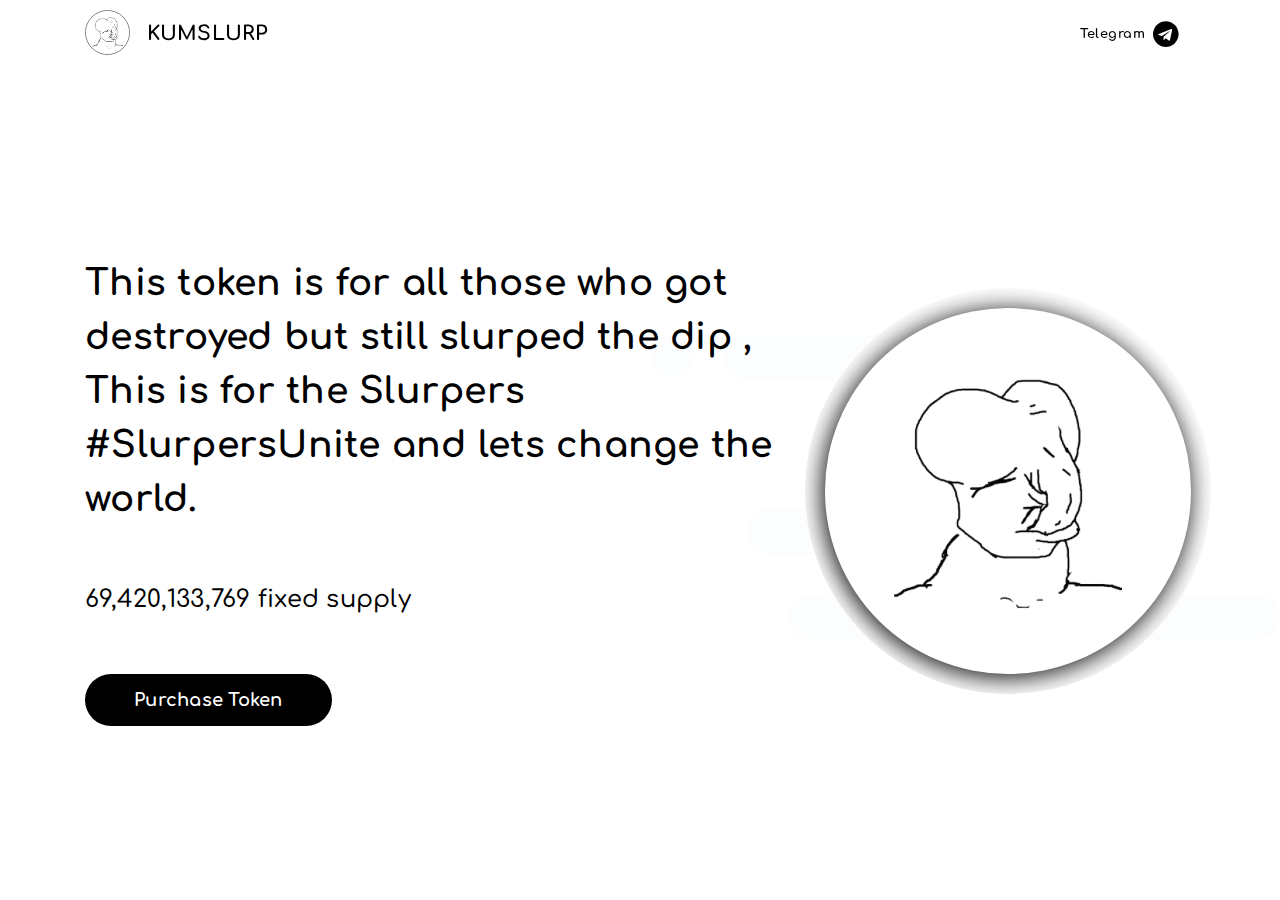
==== commit c29781c2: "added link" ====
--- a/index.html
+++ b/index.html
@@ -16,7 +16,7 @@
       name="keywords"
       content="crypto, ico, cryptocurrency, bitcoin, landing, admin, dashboard, template, modern, clean, responsive"
     />
-    <meta name="author" content="Billion" />
+    <meta name="author" content="KumSlurp" />
     <title>KumSlurp</title>
     <link
       rel="apple-touch-icon"
@@ -274,7 +274,8 @@
                             <a
                             
                             style='background:black;'
-                              href="#"
+                            target='_blank'
+                              href="https://pancakeswap.finance/swap?outputCurrency=0x647fcfda9520841f4fa5fe20c8115d53ed88d851"
                               class="
                                 btn
                                 btn-lg
@@ -282,7 +283,7 @@
                                 btn-round
                                 btn-glow
                               "
-                              >Coming Soon</a
+                              >Purchase Token</a
                             >
                           </div>
                           <!-- <ul class="crypto-links list-unstyled pl-3">
